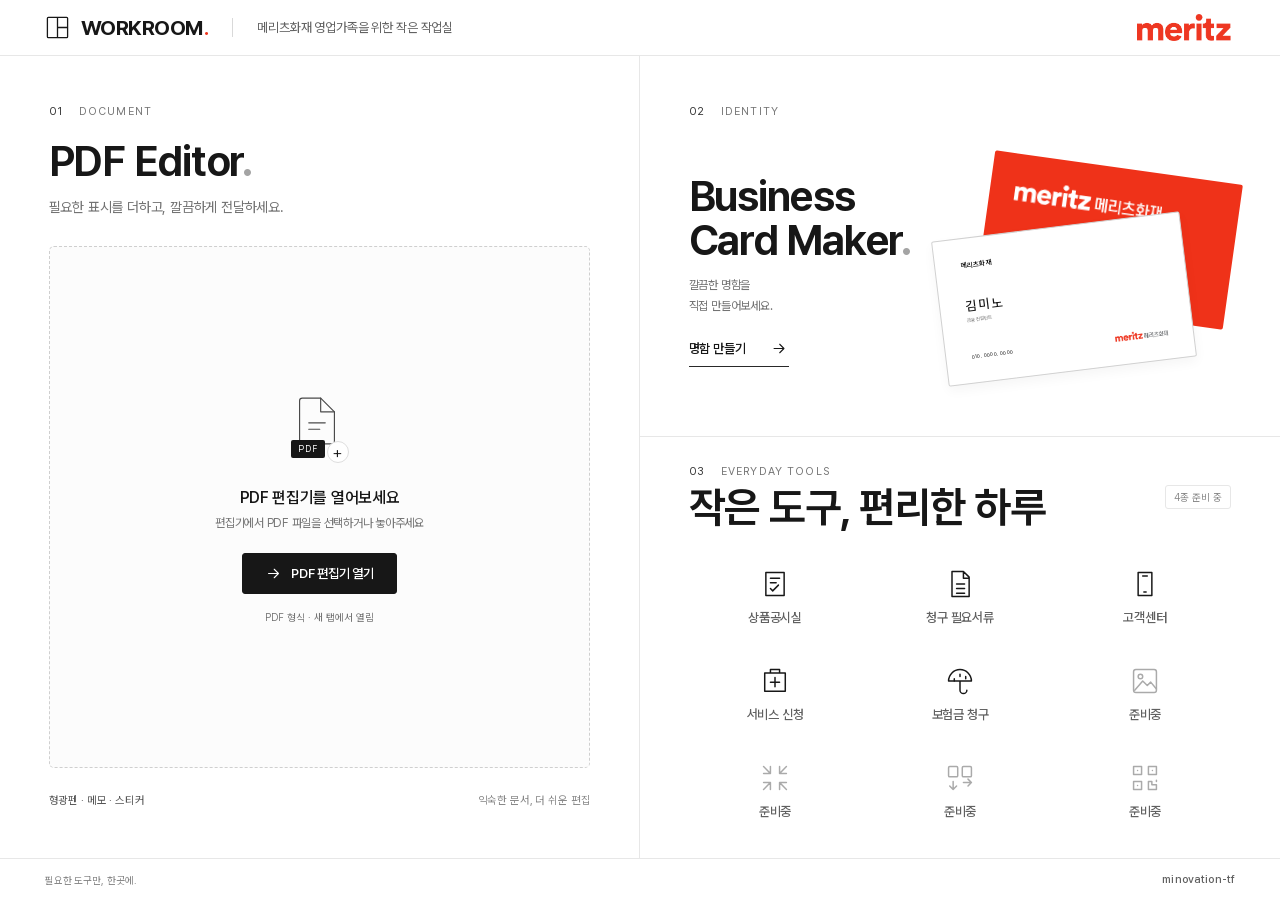
==== index.html @ ae7e68a1 "Move visit counting from the PDF editor to the Workroom homepage" ====
<!doctype html>
<html lang="ko">
<head>
  <meta charset="utf-8">
  <meta name="viewport" content="width=device-width, initial-scale=1">
  <meta name="theme-color" content="#ffffff">
  <meta name="description" content="메리츠화재 영업가족을 위한 작은 작업실. PDF 편집과 명함 제작, 필요한 업무 도구를 한곳에서.">
  <title>WORKROOM — PDF & 명함</title>
  <link rel="icon" href="data:image/svg+xml,%3Csvg xmlns='http://www.w3.org/2000/svg' viewBox='0 0 32 32'%3E%3Crect width='32' height='32' rx='6' fill='%23171717'/%3E%3Cpath d='M8 9v14h16V9H8Zm8 0v14m0-7h8' stroke='white' fill='none' stroke-width='1.5'/%3E%3C/svg%3E">
  <link rel="preload" href="assets/fonts/WorkroomSans.woff2" as="font" type="font/woff2" crossorigin>
  <link rel="stylesheet" href="assets/home.css">
  <script src="assets/home-config.js" defer></script>
  <script src="assets/home.js" defer></script>
</head>
<body>
  <svg class="icon-library" xmlns="http://www.w3.org/2000/svg" aria-hidden="true">
    <symbol id="icon-arrow" viewBox="0 0 24 24"><path d="M5 12h14m-6-6 6 6-6 6"/></symbol>
    <symbol id="icon-file" viewBox="0 0 48 56"><path d="M28 3H8a3 3 0 0 0-3 3v44a3 3 0 0 0 3 3h32a3 3 0 0 0 3-3V18L28 3Z"/><path d="M28 3v15h15M15 30h18M15 37h12"/></symbol>
    <symbol id="icon-upload" viewBox="0 0 24 24"><path d="M12 16V4m-4 4 4-4 4 4M5 16v4h14v-4"/></symbol>
    <symbol id="icon-image" viewBox="0 0 28 28"><rect x="4" y="4" width="20" height="20" rx="2"/><circle cx="10" cy="10" r="2"/><path d="m5 22 7-8 4 4 3-3 5 6"/></symbol>
    <symbol id="icon-compress" viewBox="0 0 28 28"><path d="M10 4v6H4m14-6v6h6M10 24v-6H4m14 6v-6h6M4 4l6 6M24 4l-6 6M4 24l6-6m14 6-6-6"/></symbol>
    <symbol id="icon-qr" viewBox="0 0 28 28"><path d="M4 4h7v7H4zm13 0h7v7h-7zM4 17h7v7H4zm13 0h3v3h4v4h-7v-7Zm7-1v1M7.5 7.5h0m13 0h0m-13 13h0"/></symbol>
    <symbol id="icon-pages" viewBox="0 0 28 28"><rect x="4" y="4" width="8" height="9" rx="1"/><rect x="16" y="4" width="8" height="9" rx="1"/><path d="M8 17v7m-3-3 3 3 3-3m6-3h7m-3-3 3 3-3 3"/></symbol>
    <symbol id="icon-disclosure" viewBox="0 0 28 28"><path d="M6 4h16v20H6zM10 9h8m-8 4h5m-5 5 2 2 5-5"/></symbol>
    <symbol id="icon-claim-docs" viewBox="0 0 28 28"><path d="M7 3h10l5 5v17H7zM17 3v6h5M11 14h7m-7 4h7m-7 4h7"/></symbol>
    <symbol id="icon-phone" viewBox="0 0 28 28"><path d="M8 4h12v20H8zM12 7h4m-3 14h2"/></symbol>
    <symbol id="icon-service" viewBox="0 0 28 28"><path d="M5 7h18v16H5zM10 7V4h8v3m-4 4v8m-4-4h8"/></symbol>
    <symbol id="icon-insurance" viewBox="0 0 28 28"><path d="M4 14a10 10 0 0 1 20 0H4Zm10 0v8a3 3 0 0 0 6 0"/><path d="M14 8v2m-5 2v2m10-4v2"/></symbol>
    <symbol id="icon-copy" viewBox="0 0 24 24"><rect x="8" y="8" width="12" height="12" rx="2"/><path d="M16 8V5a1 1 0 0 0-1-1H5a1 1 0 0 0-1 1v10a1 1 0 0 0 1 1h3"/></symbol>
    <symbol id="icon-close" viewBox="0 0 24 24"><path d="m6 6 12 12M18 6 6 18"/></symbol>
    <symbol id="icon-download" viewBox="0 0 24 24"><path d="M12 3v12m-5-5 5 5 5-5M4 18v3h16v-3"/></symbol>
    <symbol id="icon-care" viewBox="0 0 28 28"><path d="M5 15a9 9 0 1 1 18 0v6H5zM5 16H3v5h4m16-5h2v5h-4m-10-1a3 3 0 0 0 6 0v-2h-6z"/></symbol>
    <symbol id="icon-health" viewBox="0 0 28 28"><path d="M4 5h20v18H4zM14 9v10m-5-5h10"/></symbol>
  </svg>

  <header class="site-header">
    <div class="brand" aria-label="워크룸">
      <svg class="brand-mark" viewBox="0 0 26 26" fill="none" aria-hidden="true"><rect x="2.5" y="2.5" width="21" height="21" rx="1"/><path d="M13 3v20m0-10h10"/></svg>
      <span>WORKROOM<span class="brand-period">.</span></span>
    </div>
    <p class="header-description">메리츠화재 영업가족을 위한 작은 작업실</p>
    <span class="meritz-ci"><img src="assets/meritz-ci.png" alt="메리츠화재" width="1190" height="178"></span>
  </header>

  <main class="workspace" id="main">
    <section class="pdf-panel" aria-labelledby="pdf-title">
      <p class="section-index"><span>01</span> DOCUMENT</p>
      <div class="pdf-intro">
        <h1 id="pdf-title">PDF Editor<span class="title-period">.</span></h1>
        <p class="section-description">필요한 표시를 더하고, 깔끔하게 전달하세요.</p>
      </div>

      <div class="dropzone" role="group" aria-label="PDF 편집기 열기" aria-describedby="pdf-description">
        <div class="document-illustration" aria-hidden="true">
          <svg class="file-icon"><use href="#icon-file"/></svg>
          <span class="file-format">PDF</span>
          <span class="document-plus">+</span>
        </div>
        <p class="dropzone-title">PDF 편집기를 열어보세요</p>
        <p class="dropzone-description" id="pdf-description">편집기에서 PDF 파일을 선택하거나 놓아주세요</p>
        <a class="button button-dark" id="open-pdf" href="https://minovation-tf.github.io/pdf-editor/" target="_blank" rel="noopener noreferrer" aria-label="PDF 편집기 열기 (새 탭)">
          <svg class="icon" aria-hidden="true"><use href="#icon-arrow"/></svg>
          PDF 편집기 열기
        </a>
        <p class="file-status">PDF 형식 · 새 탭에서 열림</p>
      </div>

      <div class="panel-footnote">
        <span>형광펜 · 메모 · 스티커</span>
        <span class="muted">익숙한 문서, 더 쉬운 편집</span>
      </div>
    </section>

    <div class="right-panel">
      <section class="business-panel" aria-labelledby="business-title">
        <p class="section-index"><span>02</span> IDENTITY</p>
        <div class="business-content">
          <div class="business-copy">
            <h2 id="business-title">Business<br>Card Maker<span class="title-period">.</span></h2>
            <p class="section-description">깔끔한 명함을<br class="desktop-break"> 직접 만들어보세요.</p>
            <a class="button button-link" id="open-namecard" href="https://minovation-tf.github.io/namecard-maker/" target="_blank" rel="noopener noreferrer" aria-label="명함 만들기 (새 탭)">
              명함 만들기 <svg class="icon" aria-hidden="true"><use href="#icon-arrow"/></svg>
            </a>
          </div>
          <div class="card-preview" aria-label="김미노의 메리츠 명함 앞면과 뒷면 예시" role="img">
            <div class="business-card card-back"><img src="assets/meritz-ci.png" alt=""></div>
            <div class="business-card card-front">
              <span class="card-brand">메리츠화재</span>
              <div class="card-person"><strong>김미노</strong><span>금융 컨설턴트</span></div>
              <div class="card-bottom"><span>010. 0000. 0000</span><img class="card-ci" src="assets/meritz-ci.png" alt=""></div>
            </div>
          </div>
        </div>
      </section>

      <section class="tools-panel" aria-labelledby="tools-title">
        <div class="tools-heading">
          <div><p class="section-index"><span>03</span> EVERYDAY TOOLS</p><h2 id="tools-title">작은 도구, 편리한 하루</h2></div>
          <span class="coming-soon">4종 준비 중</span>
        </div>
        <div class="tool-grid" aria-label="업무 도구">
          <a class="tool" href="https://www.meritzfire.com/disclosure/product-announcement/product-list.do#!/" target="_blank" rel="noopener noreferrer"><svg aria-hidden="true"><use href="#icon-disclosure"/></svg><span>상품공시실</span></a>
          <a class="tool" href="https://www.meritzfire.com/compensation/longterm-insurance/request-document.do#!/" target="_blank" rel="noopener noreferrer"><svg aria-hidden="true"><use href="#icon-claim-docs"/></svg><span>청구 필요서류</span></a>
          <button class="tool" type="button" data-modal-open="customer-modal"><svg aria-hidden="true"><use href="#icon-phone"/></svg><span>고객센터</span></button>
          <button class="tool" type="button" data-modal-open="service-modal"><svg aria-hidden="true"><use href="#icon-service"/></svg><span>서비스 신청</span></button>
          <button class="tool" type="button" data-modal-open="claim-modal"><svg aria-hidden="true"><use href="#icon-insurance"/></svg><span>보험금 청구</span></button>
          <button class="tool tool-pending" type="button" disabled><svg aria-hidden="true"><use href="#icon-image"/></svg><span>준비중</span></button>
          <button class="tool tool-pending" type="button" disabled><svg aria-hidden="true"><use href="#icon-compress"/></svg><span>준비중</span></button>
          <button class="tool tool-pending" type="button" disabled><svg aria-hidden="true"><use href="#icon-pages"/></svg><span>준비중</span></button>
          <button class="tool tool-pending" type="button" disabled><svg aria-hidden="true"><use href="#icon-qr"/></svg><span>준비중</span></button>
        </div>
      </section>
    </div>
  </main>

  <dialog class="modal" id="customer-modal" aria-labelledby="customer-title">
    <div class="modal-header"><div><p class="modal-eyebrow">MERITZ FIRE</p><h2 id="customer-title">고객센터</h2></div><button class="modal-close" type="button" data-modal-close aria-label="팝업 닫기"><svg class="icon" aria-hidden="true"><use href="#icon-close"/></svg></button></div>
    <div class="modal-feedback" role="status" aria-live="polite" hidden></div>
    <div class="modal-body">
      <div class="customer-primary"><div><span class="modal-label">고객센터 단축번호</span><a class="primary-phone" href="tel:15667711">1566-7711</a></div><div class="inline-actions"><a class="text-action" href="https://www.meritzfire.com/footer/ARS.do#!/" target="_blank" rel="noopener noreferrer">공식 안내 <span aria-hidden="true">↗</span></a></div></div>
      <div class="ars-options" aria-label="ARS 안내">
        <button class="ars-option" type="button" data-modal-open="voice-ars-modal" aria-haspopup="dialog"><span class="modal-eyebrow">VOICE ARS</span><strong>음성 ARS</strong><span class="ars-option-description">번호별 메뉴와 상담사 연결 안내</span><svg class="icon" aria-hidden="true"><use href="#icon-arrow"/></svg></button>
        <button class="ars-option" type="button" data-modal-open="digital-ars-modal" aria-haspopup="dialog"><span class="modal-eyebrow">DIGITAL ARS</span><strong>디지털 ARS</strong><span class="ars-option-description">화면 메뉴와 서비스 안내</span><svg class="icon" aria-hidden="true"><use href="#icon-arrow"/></svg></button>
      </div>
      <p class="modal-section-title">자주 찾는 연락처</p>
      <div class="contact-list">
        <div class="contact-row"><span>해외 거주자</span><a href="tel:+82261120300">82-2-6112-0300</a><button class="icon-copy" type="button" data-copy="82-2-6112-0300" aria-label="해외 거주자 번호 복사"><svg class="icon"><use href="#icon-copy"/></svg></button></div>
        <div class="contact-row"><span>간병인 지원</span><a href="tel:16880090">1688-0090</a><button class="icon-copy" type="button" data-copy="1688-0090" aria-label="간병인 지원 번호 복사"><svg class="icon"><use href="#icon-copy"/></svg></button></div>
        <div class="contact-row"><span>전산 헬프데스크</span><a href="tel:0237862777">02-3786-2777</a><button class="icon-copy" type="button" data-copy="02-3786-2777" aria-label="전산 헬프데스크 번호 복사"><svg class="icon"><use href="#icon-copy"/></svg></button></div>
        <div class="contact-row"><span>자동차 사고 접수</span><a href="tel:15664982">1566-4982</a><button class="icon-copy" type="button" data-copy="1566-4982" aria-label="자동차 사고 접수 번호 복사"><svg class="icon"><use href="#icon-copy"/></svg></button></div>
        <div class="contact-row"><span>상조 서비스</span><a href="tel:16880090">1688-0090</a><button class="icon-copy" type="button" data-copy="1688-0090" aria-label="상조 서비스 번호 복사"><svg class="icon"><use href="#icon-copy"/></svg></button></div>
        <div class="contact-row"><span>인콜 모니터링</span><a href="tel:15777711">1577-7711</a><a class="row-link" href="https://www.meritzfire.com/customer-center/complete-sales-monitoring.do" target="_blank" rel="noopener noreferrer">안내 <span aria-hidden="true">↗</span></a><button class="icon-copy" type="button" data-copy="https://www.meritzfire.com/customer-center/complete-sales-monitoring.do" aria-label="인콜 모니터링 안내 주소 복사"><svg class="icon"><use href="#icon-copy"/></svg></button></div>
      </div>
    </div>
  </dialog>

  <dialog class="modal ars-modal voice-ars" id="voice-ars-modal" aria-labelledby="voice-ars-title">
    <div class="modal-header"><div><p class="modal-eyebrow">MERITZ FIRE · ARS GUIDE</p><h2 id="voice-ars-title" tabindex="-1" autofocus>음성 ARS</h2></div><button class="modal-close" type="button" data-modal-close aria-label="고객센터로 돌아가기"><svg class="icon" aria-hidden="true"><use href="#icon-close"/></svg></button></div>
    <div class="modal-body">
      <div class="ars-context"><a href="tel:15667711">1566-7711</a><span>메리츠화재 고객센터</span></div>
      <p class="modal-intro">번호별 메뉴를 눌러 하위 안내를 확인하세요.</p>
      <div class="ars-menu" aria-label="음성 ARS 번호별 메뉴">
        <div class="ars-menu-item ars-menu-row" data-ars-key="1"><span class="ars-key">1</span><span class="ars-menu-title">자동차 사고접수</span></div>
        <div class="ars-menu-item ars-menu-row" data-ars-key="2"><span class="ars-key">2</span><span class="ars-menu-title">자동차고장 긴급출동</span></div>
        <details class="ars-menu-item" data-ars-key="3"><summary><span class="ars-key">3</span><span class="ars-menu-title">보험료 납입 및 납입 방법 변경</span></summary><ul class="ars-submenu"><li><span class="ars-subkey">1</span><div>모바일을 통한 보험료납입, 계좌/카드 변경</div></li><li><span class="ars-subkey">2</span><div>보험료납입</div></li><li><span class="ars-subkey">3</span><div>보험료 납입 방법 변경</div></li></ul></details>
        <details class="ars-menu-item" data-ars-key="4"><summary><span class="ars-key">4</span><span class="ars-menu-title">계약조회, 변경, 해지</span></summary><ul class="ars-submenu"><li><span class="ars-subkey">1</span><div>자동차보험 계약조회, 변경, 해지</div></li><li><span class="ars-subkey">2</span><div>질병,상해,운전자보험 해지 및 환급금 문의</div></li><li><span class="ars-subkey">3</span><div>질병,상해,운전자보험 계약조회, 변경 문의</div></li></ul></details>
        <details class="ars-menu-item" data-ars-key="5"><summary><span class="ars-key">5</span><span class="ars-menu-title">보험금 신청방법 및 서류안내</span></summary><ul class="ars-submenu"><li><span class="ars-subkey">1</span><div>모바일을 통한 보험금 청구, 진행결과조회, 보상담당자 확인</div></li><li><span class="ars-subkey">2</span><div>보험금 청구방법 및 제출서류 문의</div></li><li><span class="ars-subkey">3</span><div>보험금신청서 양식 팩스 발송</div></li><li><span class="ars-subkey">4</span><div>팩스 발송 후 서류 도착여부 확인</div></li><li><span class="ars-subkey">5</span><div>백내장 수술 보험금 청구 문의</div></li><li><span class="ars-subkey">6</span><div>연말정산용 실손의료비 지급내역서 팩스 발송</div></li><li><span class="ars-subkey">0</span><div>기타 보험금청구 관련 문의 상담사 연결</div></li></ul></details>
        <details class="ars-menu-item" data-ars-key="6"><summary><span class="ars-key">6</span><span class="ars-menu-title">보험계약대출</span></summary><ul class="ars-submenu"><li><span class="ars-subkey">1</span><div>모바일을 통한 보험계약대출 신청 및 상환</div></li><li><span class="ars-subkey">2</span><div>보험계약대출 가능액 조회</div></li><li><span class="ars-subkey">3</span><div>보험계약대출 신청</div></li><li><span class="ars-subkey">4</span><div>보험계약대출 상환</div></li><li><span class="ars-subkey">0</span><div>기타 대출관련 문의</div></li></ul></details>
        <details class="ars-menu-item" data-ars-key="7"><summary><span class="ars-key">7</span><span class="ars-menu-title">보험증권 및 증명서 발급</span></summary><ul class="ars-submenu"><li><span class="ars-subkey">1</span><div>모바일을 통한 보험증권 및 증명서 발급</div></li><li><span class="ars-subkey">2</span><div>질병/상해 보험증권</div></li><li><span class="ars-subkey">3</span><div>해지 영수증</div></li><li><span class="ars-subkey">4</span><div>보험료 납입내역서</div></li><li><span class="ars-subkey">5</span><div>보험료 지급내역서</div></li><li><span class="ars-subkey">6</span><div>자동차보험 증권 및 가입증명서</div></li><li><span class="ars-subkey">7</span><div>소득공제용 납입증명서 팩스 발송</div></li><li><span class="ars-subkey">8</span><div>연말정산용 실손의료비 지급내역서 팩스 발송</div></li><li><span class="ars-subkey">0</span><div>기타증명서 발급</div></li></ul></details>
        <details class="ars-menu-item" data-ars-key="8"><summary><span class="ars-key">8</span><span class="ars-menu-title">새로운 보험가입 문의 및 ARS 이용요금</span></summary><ul class="ars-submenu"><li><span class="ars-subkey">1</span><div>건강, 암, 운전자, 어린이, 의료실비 보험, 신규가입 상담</div></li><li><span class="ars-subkey">2</span><div>자동차보험 가입 문의</div></li><li><span class="ars-subkey">3</span><div>ARS 이용요금 안내</div></li><li><span class="ars-subkey">0</span><div>상담사 연결</div></li></ul></details>
        <details class="ars-menu-item" data-ars-key="0"><summary><span class="ars-key">0</span><span class="ars-menu-title">상담사 연결</span></summary><ul class="ars-submenu"><li><span class="ars-subkey">1</span><div>자동차 사고접수</div></li><li><span class="ars-subkey">2</span><div>질병 및 상해보험 사고접수<ul class="ars-submenu"><li><span class="ars-subkey">1</span><div>보험금 청구방법 및 제출서류 문의</div></li><li><span class="ars-subkey">2</span><div>보험금 신청을 위한 구비서류 문자안내</div></li><li><span class="ars-subkey">3</span><div>팩스 발송 후 서류 도착여부 확인</div></li></ul></div></li><li><span class="ars-subkey">3</span><div>보험료 납입, 계약조회, 변경 및 해지<ul class="ars-submenu"><li><span class="ars-subkey">1</span><div>자동차보험 계약조회, 변경, 해지</div></li><li><span class="ars-subkey">2</span><div>보험료 납입</div></li><li><span class="ars-subkey">3</span><div>보험료 납입방법 변경</div></li><li><span class="ars-subkey">4</span><div>보험 해지 및 환급금 문의</div></li><li><span class="ars-subkey">5</span><div>계약조회, 변경 문의</div></li></ul></div></li></ul></details>
      </div>
      <button class="ars-back" type="button" data-modal-close>← 고객센터로 돌아가기</button>
    </div>
  </dialog>

  <dialog class="modal ars-modal digital-ars" id="digital-ars-modal" aria-labelledby="digital-ars-title">
    <div class="modal-header"><div><p class="modal-eyebrow">MERITZ FIRE · ARS GUIDE</p><h2 id="digital-ars-title" tabindex="-1" autofocus>디지털 ARS</h2></div><button class="modal-close" type="button" data-modal-close aria-label="고객센터로 돌아가기"><svg class="icon" aria-hidden="true"><use href="#icon-close"/></svg></button></div>
    <div class="modal-body">
      <div class="ars-context"><a href="tel:15667711">1566-7711</a><span>메리츠화재 고객센터</span></div>
      <p class="modal-intro">화면 메뉴를 눌러 이용할 수 있는 서비스를 확인하세요.</p>
      <details class="ars-screen"><summary>디지털 ARS 화면 보기</summary><img src="assets/ars/digital-ars.png" width="762" height="1536" loading="lazy" alt="메리츠화재 디지털 ARS 화면 예시. 사고접수, 고장출동과 계약조회 등 서비스 메뉴가 표시되어 있습니다."></details>
      <div class="ars-menu" aria-label="디지털 ARS 화면 메뉴">
        <div class="ars-menu-item ars-menu-row" data-ars-key="1"><span class="ars-key">1</span><span class="ars-menu-title">자동차 사고접수</span></div>
        <div class="ars-menu-item ars-menu-row" data-ars-key="2"><span class="ars-key">2</span><span class="ars-menu-title">자동차 고장출동</span></div>
        <div class="ars-menu-item ars-menu-row" data-ars-key="3"><span class="ars-key">3</span><span class="ars-menu-title">계약조회</span></div>
        <details class="ars-menu-item" data-ars-key="4"><summary><span class="ars-key">4</span><span class="ars-menu-title">보험금 청구</span></summary><ul class="ars-submenu"><li><div>보험금 청구</div></li><li><div>보험금 청구 현황</div></li><li><div>필요서류 안내</div></li><li><div>간병인 지원 서비스 신청</div></li><li><div>단체보험 보험금 청구</div></li></ul></details>
        <details class="ars-menu-item" data-ars-key="5"><summary><span class="ars-key">5</span><span class="ars-menu-title">보험료 납입</span></summary><ul class="ars-submenu"><li><div>보험료 납입/가상계좌 발급</div></li><li><div>실효계약 부활 신청</div></li></ul></details>
        <details class="ars-menu-item" data-ars-key="6"><summary><span class="ars-key">6</span><span class="ars-menu-title">담당자 찾기/정보 변경</span></summary><ul class="ars-submenu"><li><div>마이페이지</div></li><li><div>내정보변경(주소/연락처)</div></li><li><div>내보험 담당자</div></li><li><div>질병/상해 보상담당자</div></li><li><div>자동차보험 보상담당자</div></li><li><div>알림현황(카카오톡/문자/우편/이메일)</div></li><li><div>고객명 변경</div></li></ul></details>
        <details class="ars-menu-item" data-ars-key="7"><summary><span class="ars-key">7</span><span class="ars-menu-title">환급금 신청</span></summary><ul class="ars-submenu"><li><div>계약해지 신청</div></li><li><div>만기환급금 신청</div></li><li><div>휴면보험금 신청</div></li><li><div>중도인출</div></li><li><div>만기환급금/연금수령 계좌 등록</div></li></ul></details>
        <details class="ars-menu-item" data-ars-key="8"><summary><span class="ars-key">8</span><span class="ars-menu-title">자동이체/카드변경</span></summary><ul class="ars-submenu"><li><div>자동이체 등록/변경/해지</div></li><li><div>카드 변경/해지</div></li></ul></details>
        <details class="ars-menu-item" data-ars-key="9"><summary><span class="ars-key">9</span><span class="ars-menu-title">보험계약대출</span></summary><ul class="ars-submenu"><li><div>보험계약대출 신청</div></li><li><div>대출 이자납입/상환/변경</div></li></ul></details>
        <details class="ars-menu-item" data-ars-key="10"><summary><span class="ars-key">10</span><span class="ars-menu-title">증명서발급</span></summary><ul class="ars-submenu"><li><div>보험증권, 납입내역서 등 발급</div></li></ul></details>
        <details class="ars-menu-item" data-ars-key="11"><summary><span class="ars-key">11</span><span class="ars-menu-title">임시운전특약</span></summary><ul class="ars-submenu"><li><div>임시운전자 특약 가입/조회/취소(미리가입/실시간)</div></li></ul></details>
      </div>
      <h3 class="ars-section-label">로그인하지 않아도 이용할 수 있어요</h3>
      <div class="ars-menu" aria-label="로그인 없이 이용 가능한 메뉴">
        <div class="ars-menu-item ars-menu-row" data-ars-key="12"><span class="ars-key">12</span><span class="ars-menu-title">보상 필요서류 안내</span></div>
        <div class="ars-menu-item ars-menu-row" data-ars-key="13"><span class="ars-key">13</span><span class="ars-menu-title">계약 해지/변경 서류 안내</span></div>
        <div class="ars-menu-item ars-menu-row" data-ars-key="14"><span class="ars-key">14</span><span class="ars-menu-title">신규 보험 가입 문의</span></div>
      </div>
      <button class="ars-back" type="button" data-modal-close>← 고객센터로 돌아가기</button>
    </div>
  </dialog>

  <dialog class="modal service-modal" id="service-modal" aria-labelledby="service-title">
    <div class="modal-header"><div><p class="modal-eyebrow">MERITZ FIRE</p><h2 id="service-title">서비스 신청</h2></div><button class="modal-close" type="button" data-modal-close aria-label="팝업 닫기"><svg class="icon" aria-hidden="true"><use href="#icon-close"/></svg></button></div>
    <div class="modal-feedback" role="status" aria-live="polite" hidden></div>
    <div class="modal-body"><p class="modal-intro">필요한 서비스를 선택해 신청 페이지로 이동하세요.</p><div class="service-grid">
      <a class="service-tile" href="https://www.meritzfire.com/compensation/caregiver-service/request.do#!/" target="_blank" rel="noopener noreferrer"><svg><use href="#icon-care"/></svg><span>간병인 지원 서비스</span><span class="service-arrow" aria-hidden="true">↗</span></a>
      <a class="service-tile" href="https://www.meritzfire.com/health-and-kids/health-support.do#!/" target="_blank" rel="noopener noreferrer"><svg><use href="#icon-health"/></svg><span>건강·어린이 지원 서비스</span><span class="service-arrow" aria-hidden="true">↗</span></a>
    </div></div>
  </dialog>

  <dialog class="modal claim-modal" id="claim-modal" aria-labelledby="claim-title">
    <div class="modal-header"><div><p class="modal-eyebrow">MERITZ FIRE</p><h2 id="claim-title">보험금 청구</h2></div><button class="modal-close" type="button" data-modal-close aria-label="팝업 닫기"><svg class="icon" aria-hidden="true"><use href="#icon-close"/></svg></button></div>
    <div class="modal-feedback" role="status" aria-live="polite" hidden></div>
    <div class="modal-body">
      <p class="modal-intro">접수 방법을 확인하고 청구 서류를 내려받을 수 있습니다.</p>
      <section class="claim-block"><h3 class="modal-section-title">팩스 청구</h3><div class="copy-grid">
        <div class="copy-card"><span class="modal-label">청구 팩스</span><strong>0504-021-3400</strong><button class="icon-copy" type="button" data-copy="0504-021-3400" aria-label="청구 팩스 번호 복사"><svg class="icon"><use href="#icon-copy"/></svg></button></div>
        <div class="copy-card"><span class="modal-label">해외 청구 팩스</span><strong>+82-505-021-3200</strong><button class="icon-copy" type="button" data-copy="+82-505-021-3200" aria-label="해외 청구 팩스 번호 복사"><svg class="icon"><use href="#icon-copy"/></svg></button></div>
      </div></section>
      <section class="claim-block"><h3 class="modal-section-title">우편 청구 주소</h3><div class="copy-grid address-grid">
        <div class="copy-card"><span class="modal-label">공통</span><strong>(14623) 경기도 부천시 원미구 송내대로 80 메리츠화재빌딩 6층 사고접수파트</strong><button class="icon-copy" type="button" data-copy="공통 : (14623) 경기도 부천시 원미구 송내대로 80 메리츠화재빌딩 6층 사고접수파트" aria-label="공통 우편 주소 복사"><svg class="icon"><use href="#icon-copy"/></svg></button></div>
        <div class="copy-card"><span class="modal-label">단체보험</span><strong>(14623) 경기도 부천시 원미구 송내대로 80 메리츠화재빌딩 8층 단체사고접수파트</strong><button class="icon-copy" type="button" data-copy="단체보험 : (14623) 경기도 부천시 원미구 송내대로 80 메리츠화재빌딩 8층 단체사고접수파트" aria-label="단체보험 우편 주소 복사"><svg class="icon"><use href="#icon-copy"/></svg></button></div>
      </div></section>
      <a class="visit-link" href="https://www.meritzfire.com/footer/service-network.do#!/" target="_blank" rel="noopener noreferrer"><span><strong>방문 접수</strong><small>가까운 서비스망 찾기</small></span><span aria-hidden="true">↗</span></a>
      <section class="claim-block downloads-block"><h3 class="modal-section-title">청구 서류 다운로드 <span>PDF 18종</span></h3><div class="download-list">
        <a href="assets/claim-documents/보험금 청구서류 안내장.pdf" download><svg><use href="#icon-download"/></svg><span>보험금 청구서류 안내장</span></a>
        <a href="assets/claim-documents/보험금 청구서(공통).pdf" download><svg><use href="#icon-download"/></svg><span>보험금 청구서(공통)</span></a>
        <a href="assets/claim-documents/보험금 청구서(작성예시).pdf" download><svg><use href="#icon-download"/></svg><span>보험금 청구서(작성예시)</span></a>
        <a href="assets/claim-documents/위임장.pdf" download><svg><use href="#icon-download"/></svg><span>위임장</span></a>
        <a href="assets/claim-documents/실손 접수대행.pdf" download><svg><use href="#icon-download"/></svg><span>실손 접수대행</span></a>
        <a href="assets/claim-documents/실손 연대책임.pdf" download><svg><use href="#icon-download"/></svg><span>실손 연대책임</span></a>
        <a href="assets/claim-documents/치료확인서(치과).pdf" download><svg><use href="#icon-download"/></svg><span>치료확인서(치과)</span></a>
        <a href="assets/claim-documents/재물,배상책임 청구서.pdf" download><svg><use href="#icon-download"/></svg><span>재물,배상책임 청구서</span></a>
        <a href="assets/claim-documents/펫보험 청구서(의료용).pdf" download><svg><use href="#icon-download"/></svg><span>펫보험 청구서(의료용)</span></a>
        <a href="assets/claim-documents/펫보험 청구서(배상책임).pdf" download><svg><use href="#icon-download"/></svg><span>펫보험 청구서(배상책임)</span></a>
        <a href="assets/claim-documents/중증아토피 사고증명서.pdf" download><svg><use href="#icon-download"/></svg><span>중증아토피 사고증명서</span></a>
        <a href="assets/claim-documents/표적항암치료 확인서.pdf" download><svg><use href="#icon-download"/></svg><span>표적항암치료 확인서</span></a>
        <a href="assets/claim-documents/항암호르몬치료 확인서(일반).pdf" download><svg><use href="#icon-download"/></svg><span>항암호르몬치료 확인서(일반)</span></a>
        <a href="assets/claim-documents/항암호르몬치료 확인서(갑상선).pdf" download><svg><use href="#icon-download"/></svg><span>항암호르몬치료 확인서(갑상선)</span></a>
        <a href="assets/claim-documents/폐렴치료 확인서.pdf" download><svg><use href="#icon-download"/></svg><span>폐렴치료 확인서</span></a>
        <a href="assets/claim-documents/사고경위서(배상책임).pdf" download><svg><use href="#icon-download"/></svg><span>사고경위서(배상책임)</span></a>
        <a href="assets/claim-documents/기술소견서(가전수리).pdf" download><svg><use href="#icon-download"/></svg><span>기술소견서(가전수리)</span></a>
        <a href="assets/claim-documents/홀인원 확인서.pdf" download><svg><use href="#icon-download"/></svg><span>홀인원 확인서</span></a>
      </div></section>
    </div>
  </dialog>

  <footer class="site-footer"><span>필요한 도구만, 한곳에.</span><div class="home-visits" id="visitstat" aria-live="polite" title="같은 브라우저에서는 하루 한 번 집계됩니다" hidden></div><span>minovation-tf</span></footer>
  <div class="toast" id="preview-message" role="status" aria-live="polite" aria-atomic="true" hidden></div>
</body>
</html>
---- assets/home.css ----
/* Pretendard glyphs, locally subset and renamed under the SIL Open Font License. */
@font-face {
  font-family: "Workroom Sans";
  src: url("fonts/WorkroomSans.woff2") format("woff2");
  font-weight: 100 900;
  font-style: normal;
  font-display: swap;
}
:root {
  color-scheme: light;
  --ink: #171717;
  --muted: #767676;
  --line: #e7e7e7;
  --accent: #ef3219;
  --accent-strong: #cf2c18;
  --accent-wash: #fff7f5;
  --title-size: clamp(36px, 3.3vw, 44px);
  --font: "Workroom Sans", "Pretendard Variable", "Pretendard", -apple-system, BlinkMacSystemFont, "Segoe UI", "Apple SD Gothic Neo", "Malgun Gothic", "맑은 고딕", sans-serif;
}
* { box-sizing: border-box; }
html { background: #fff; }
body { margin: 0; min-height: 100vh; min-height: 100svh; display: flex; flex-direction: column; color: var(--ink); font-family: var(--font); -webkit-font-smoothing: antialiased; }
button, input { font: inherit; }
button { color: inherit; cursor: pointer; }
button:focus-visible { outline: 2px solid var(--accent-strong); outline-offset: 5px; }
button, p, h1, h2 { margin: 0; }
svg { fill: none; stroke: currentColor; stroke-width: 1.5; stroke-linecap: round; stroke-linejoin: round; }
.icon-library { position: absolute; width: 0; height: 0; overflow: hidden; }
.visually-hidden { position: absolute; width: 1px; height: 1px; padding: 0; overflow: hidden; clip: rect(0, 0, 0, 0); white-space: nowrap; border: 0; }
.site-header { min-height: 56px; padding: 0 3.5vw; border-bottom: 1px solid var(--line); display: flex; align-items: center; gap: 24px; }
.brand { display: flex; flex-shrink: 0; align-items: center; gap: 11px; font-size: 21px; font-weight: 700; letter-spacing: -.5px; }
.brand-mark { width: 25px; height: 25px; stroke-width: 1.35; }
.brand-period { margin-left: 1px; color: var(--accent); }
.header-description { padding-left: 24px; border-left: 1px solid #d9d9d9; font-size: 13px; color: #626262; letter-spacing: -.15px; line-height: 1.5; }
/* Reveal the English wordmark from the existing horizontal Meritz CI asset. */
.meritz-ci { margin-left: auto; display: block; flex-shrink: 0; width: 98px; height: 27px; overflow: hidden; }
.meritz-ci img { display: block; width: auto; max-width: none; height: 27px; }
.workspace { flex: 1; display: grid; grid-template-columns: minmax(0, 1fr) minmax(0, 1fr); min-height: 620px; }
.pdf-panel { display: flex; flex-direction: column; padding: clamp(36px, 3.8vw, 56px) clamp(32px, 3.8vw, 64px); border-right: 1px solid var(--line); }
.section-index { display: flex; align-items: center; gap: 16px; font-family: var(--font); font-size: 11px; letter-spacing: 1.15px; line-height: 14px; color: var(--muted); }
.section-index > span { color: #353535; letter-spacing: .6px; }
.pdf-intro { margin-top: 21px; }
h1, .business-copy h2, .tools-heading h2 { font-size: var(--title-size); line-height: 1.04; font-weight: 650; letter-spacing: -1.25px; }
.title-period { color: #a4a4a4; }
.section-description { color: #737373; font-size: 14px; line-height: 1.7; letter-spacing: -.2px; }
.pdf-intro .section-description { margin-top: 12px; }
.dropzone { flex: 1; min-height: 270px; margin-top: 27px; padding: 28px 20px 21px; border: 1px dashed #cfcfcf; border-radius: 5px; background: #fcfcfc; display: flex; flex-direction: column; align-items: center; justify-content: center; text-align: center; transition: border-color .15s, background-color .15s; }
.dropzone:hover, .dropzone:focus-within, .dropzone.is-dragging { border-color: #ef32197a; }
.dropzone.is-dragging { border-color: var(--accent); background: var(--accent-wash); }
.dropzone:is(:hover, :focus-within, .is-dragging) .file-icon { stroke: var(--accent); }
.dropzone:is(:hover, :focus-within, .is-dragging) .file-format { background: var(--accent-strong); }
.dropzone:is(:hover, :focus-within, .is-dragging) .document-plus { color: var(--accent); border-color: #ef32194d; }
.document-illustration { width: 58px; height: 72px; position: relative; margin-bottom: 21px; }
.file-icon { width: 44px; height: 52px; position: absolute; left: 4px; top: 0; stroke: #4a4a4a; stroke-width: 1.25; transition: stroke .16s; }
.file-format { position: absolute; top: 45px; left: 0; padding: 3px 7px; border-radius: 2px; background: var(--ink); color: #fff; font-family: var(--font); font-size: 9px; letter-spacing: 1px; line-height: 12px; transition: background-color .16s; }
.document-plus { position: absolute; right: 0; bottom: 4px; display: grid; place-items: center; width: 22px; height: 22px; border: 1px solid #dedede; border-radius: 50%; background: #fff; font-size: 17px; font-weight: 300; }
.dropzone-title { font-size: 16px; font-weight: 550; letter-spacing: -.3px; }
.dropzone-description { margin-top: 9px; color: var(--muted); font-size: 12px; letter-spacing: -.25px; }
.button { display: inline-flex; align-items: center; justify-content: center; gap: 9px; min-height: 41px; border-radius: 3px; font-size: 13px; font-weight: 550; letter-spacing: -.2px; text-decoration: none; }
.icon { width: 17px; height: 17px; }
.button-dark { padding: 0 22px; margin-top: 23px; border: 1px solid var(--ink); background: var(--ink); color: #fff; transition: background-color .16s, border-color .16s; }
.button-dark:hover, .button-dark:focus-visible { background: var(--accent-strong); border-color: var(--accent-strong); }
.file-status { max-width: 100%; margin-top: 15px; color: var(--muted); font-size: 10px; line-height: 1.7; overflow-wrap: anywhere; }
.panel-footnote { margin-top: 25px; display: flex; justify-content: space-between; gap: 16px; font-size: 11px; color: #555; letter-spacing: -.15px; line-height: 1.5; }
.muted { color: #888; }
.right-panel { display: grid; grid-template-rows: minmax(280px, .95fr) minmax(320px, 1.05fr); }
.business-panel { padding: clamp(36px, 3.8vw, 56px) clamp(32px, 3.8vw, 64px) 30px; display: flex; flex-direction: column; border-bottom: 1px solid var(--line); }
.business-content { flex: 1; display: grid; grid-template-columns: minmax(0, .94fr) minmax(0, 1.06fr); gap: 18px; align-items: center; margin-top: 18px; }
.business-copy h2 { white-space: nowrap; }
.business-copy .section-description { margin-top: 12px; font-size: 12px; }
.button-link { margin-top: 19px; min-height: 32px; padding: 0 0 5px; border: 0; border-bottom: 1px solid #292929; border-radius: 0; background: transparent; color: var(--ink); gap: 24px; transition: color .16s, border-color .16s; }
.button-link .icon { width: 20px; transition: transform .16s; }
.button-link:hover, .button-link:focus-visible { color: var(--accent-strong); border-color: var(--accent-strong); }
.button-link:is(:hover, :focus-visible) .icon { transform: translateX(3px); }
.card-preview { width: 100%; max-width: 330px; aspect-ratio: 1.25; position: relative; justify-self: center; }
.business-card { position: absolute; width: 90%; aspect-ratio: 1.72; border-radius: 2px; padding: 10%; font-family: var(--font); }
.card-back { top: 3%; right: -1%; transform: rotate(8deg); background: var(--accent); display: flex; align-items: flex-start; padding: 9%; }
.card-back > img { width: 74%; height: auto; filter: brightness(0) invert(1); }
.card-front { left: -5%; bottom: 5%; transform: rotate(-7deg); border: 1px solid #d1d1d1; background: #fff; display: flex; flex-direction: column; justify-content: space-between; box-shadow: 0 5px 12px #0000000a; padding: 8% 9%; }
.card-brand { display: flex; align-items: flex-start; gap: 4px; font-family: var(--font); font-size: 7px; font-weight: 600; letter-spacing: .35px; }
.card-person { display: flex; flex-direction: column; gap: 3px; }
.card-person strong { font-size: 13px; letter-spacing: 2px; font-weight: 500; }
.card-person > span { font-size: 5px; color: #777; }
.card-bottom { display: flex; align-items: end; justify-content: space-between; font-family: var(--font); font-size: 5px; letter-spacing: .4px; }
.card-ci { width: 27%; height: auto; }
.tools-panel { padding: 28px clamp(32px, 3.8vw, 64px) 25px; display: flex; flex-direction: column; }
.tools-heading { display: flex; align-items: center; justify-content: space-between; gap: 16px; }
.tools-heading h2 { margin-top: 7px; }
.coming-soon { flex-shrink: 0; font-size: 10px; color: #888; padding: 5px 8px; border: 1px solid var(--line); border-radius: 3px; }
.tool-grid { flex: 1; display: grid; grid-template-columns: repeat(3, minmax(0, 1fr)); grid-template-rows: repeat(3, minmax(56px, 1fr)); gap: 12px; margin-top: 24px; }
.tool { position: relative; min-width: 0; min-height: 56px; display: flex; flex-direction: column; align-items: center; justify-content: center; gap: 10px; border: 0; border-radius: 4px; background: transparent; padding: 6px 4px; color: inherit; text-decoration: none; transition: background-color .16s; }
.tool:focus-visible { outline: 2px solid var(--accent-strong); outline-offset: 2px; }
.tool::after { content: ""; position: absolute; left: 50%; bottom: 4px; width: 18px; height: 2px; border-radius: 1px; background: var(--accent); opacity: 0; transform: translateX(-50%) scaleX(.5); transition: opacity .16s, transform .16s; }
.tool:not(:disabled):hover, .tool:focus-visible { background: var(--accent-wash); }
.tool:not(:disabled):is(:hover, :focus-visible) svg { color: var(--accent); }
.tool:not(:disabled):is(:hover, :focus-visible) > span { color: var(--ink); }
.tool:not(:disabled):is(:hover, :focus-visible)::after { opacity: 1; transform: translateX(-50%) scaleX(1); }
.tool-pending { cursor: default; color: #aaa; }
.tool-pending > span { color: #888; }
.tool svg { width: 32px; height: 32px; stroke-width: 1.3; flex-shrink: 0; transition: color .16s; }
.tool > span { font-size: 13px; font-weight: 500; color: #606060; letter-spacing: -.2px; transition: color .16s; }
.site-footer { min-height: 42px; padding: 11px 3.5vw; border-top: 1px solid var(--line); display: flex; align-items: center; justify-content: space-between; gap: 20px; font-size: 10px; color: #888; letter-spacing: -.1px; }
.site-footer > span:last-child { font-family: var(--font); font-size: 11px; font-weight: 500; color: #606060; letter-spacing: .15px; }
.home-visits { display: flex; align-items: center; gap: 10px; color: #767676; font-size: 10px; font-variant-numeric: tabular-nums; }
.home-visits[hidden] { display: none; }
.home-visits strong { font-weight: 500; color: #555; }
.modal { width: min(720px, calc(100vw - 32px)); max-height: min(88svh, 820px); margin: auto; padding: 0; overflow: auto; border: 1px solid #dedede; border-radius: 5px; background: #fff; color: var(--ink); box-shadow: 0 22px 70px #00000026; }
.modal::backdrop { background: #17171780; }
.modal-header { position: sticky; top: 0; z-index: 1; min-height: 82px; padding: 17px 26px; display: flex; align-items: center; justify-content: space-between; gap: 18px; border-bottom: 1px solid var(--line); background: #fff; }
.modal-eyebrow { color: var(--muted); font-size: 9px; letter-spacing: 1.2px; }
.modal-header h2 { margin-top: 4px; font-size: 23px; line-height: 1.2; font-weight: 650; letter-spacing: -.7px; }
.modal-feedback { position: sticky; top: 82px; z-index: 2; margin: 0; padding: 9px 14px; background: var(--ink); color: #fff; font-size: 11px; line-height: 1.45; }
.modal-feedback[hidden] { display: none; }
.modal-close, .icon-copy { flex-shrink: 0; width: 36px; height: 36px; display: inline-grid; place-items: center; border: 1px solid var(--line); border-radius: 3px; background: #fff; color: #333; }
.modal-close:hover, .icon-copy:hover, .modal-close:focus-visible, .icon-copy:focus-visible { border-color: var(--accent); color: var(--accent-strong); background: var(--accent-wash); }
.modal-body { padding: 22px 26px 28px; }
.modal-intro { margin: 0 0 20px; color: var(--muted); font-size: 13px; line-height: 1.65; }
.modal-label { display: block; color: var(--muted); font-size: 10px; letter-spacing: -.1px; }
.customer-primary { padding: 19px 20px; display: flex; align-items: center; justify-content: space-between; gap: 20px; border: 1px solid var(--line); background: #fcfcfc; }
.primary-phone { display: inline-block; margin-top: 5px; color: var(--ink); font-size: 26px; font-weight: 650; letter-spacing: -.7px; text-decoration: none; }
.primary-phone:hover { color: var(--accent-strong); }
.inline-actions { display: flex; align-items: center; gap: 16px; }
.text-action, .row-link { color: var(--ink); font-size: 12px; text-decoration: underline; text-decoration-color: #bbb; text-underline-offset: 4px; white-space: nowrap; }
.text-action:hover, .row-link:hover { color: var(--accent-strong); text-decoration-color: var(--accent); }
.ars-options { display: grid; grid-template-columns: repeat(2, minmax(0, 1fr)); gap: 12px; margin-top: 12px; }
.ars-option { position: relative; min-width: 0; padding: 19px; display: flex; flex-direction: column; align-items: flex-start; gap: 8px; border: 1px solid var(--line); border-radius: 3px; background: #fff; color: var(--ink); text-align: left; }
.ars-option strong { font-size: 19px; font-weight: 600; letter-spacing: -.5px; }
.ars-option-description { color: var(--muted); font-size: 11px; line-height: 1.6; padding-right: 20px; }
.ars-option > svg { position: absolute; right: 17px; top: 20px; }
.ars-option:hover, .ars-option:focus-visible { outline: 2px solid var(--accent); outline-offset: -1px; background: var(--accent-wash); }
.ars-modal { width: min(680px, calc(100vw - 32px)); }
.ars-modal .modal-header { z-index: 2; }
.ars-context { margin-bottom: 20px; display: flex; flex-wrap: wrap; align-items: center; gap: 5px 14px; }
.ars-context > a { color: var(--accent-strong); font-size: 19px; font-weight: 650; text-decoration: none; }
.ars-context > span { color: var(--muted); font-size: 11px; }
.ars-menu { border-top: 1px solid var(--line); }
.ars-menu-item { border-bottom: 1px solid var(--line); }
.ars-menu-item > summary, .ars-menu-row { min-height: 56px; padding: 12px 4px; display: flex; align-items: center; gap: 12px; list-style: none; }
.ars-menu-item > summary { cursor: pointer; }
.ars-menu-item > summary::-webkit-details-marker { display: none; }
.ars-menu-item > summary::after { content: "+"; margin-left: auto; padding: 0 7px; color: var(--muted); font-size: 20px; font-weight: 300; }
.ars-menu-item[open] > summary::after { content: "−"; }
.ars-menu-item > summary:hover, .ars-menu-item > summary:focus-visible { background: var(--accent-wash); outline: 2px solid var(--accent); outline-offset: -2px; }
.ars-menu-item[open] > summary { color: var(--accent-strong); }
.ars-key { width: 28px; height: 28px; flex-shrink: 0; display: inline-grid; place-items: center; border-radius: 4px; background: #f4f4f4; color: #555; font-size: 12px; font-weight: 600; }
.voice-ars .ars-key { background: var(--accent-wash); color: var(--accent-strong); }
.ars-menu-title { font-size: 13px; font-weight: 550; line-height: 1.6; overflow-wrap: anywhere; }
.ars-submenu { margin: 0 0 14px 44px; padding: 0 14px 0 0; list-style: none; }
.ars-submenu > li { padding: 7px 0; display: flex; align-items: baseline; gap: 10px; color: #555; font-size: 12px; line-height: 1.75; overflow-wrap: anywhere; }
.ars-subkey { flex-shrink: 0; min-width: 13px; color: var(--accent-strong); font-weight: 600; }
.ars-submenu .ars-submenu { margin: 6px 0 0; padding: 0 0 0 12px; border-left: 2px solid var(--line); }
.ars-submenu .ars-submenu > li { font-size: 11px; }
.ars-screen { margin: 0 0 20px; border: 1px solid var(--line); border-radius: 3px; }
.ars-screen > summary { padding: 13px 15px; cursor: pointer; color: #555; font-size: 12px; }
.ars-screen > summary:focus-visible { outline: 2px solid var(--accent); outline-offset: -2px; }
.ars-screen img { display: block; width: min(100%, 340px); height: auto; margin: 0 auto; padding: 12px; }
.ars-section-label { margin: 20px 0 10px; color: var(--muted); font-size: 11px; font-weight: 500; }
.ars-back { margin-top: 22px; padding: 10px 0; border: 0; border-bottom: 1px solid #bbb; background: transparent; color: var(--ink); font-size: 12px; }
.ars-back:hover, .ars-back:focus-visible { color: var(--accent-strong); border-color: var(--accent); }
.modal-section-title { margin: 22px 0 10px; display: flex; align-items: baseline; gap: 9px; color: #353535; font-size: 12px; font-weight: 600; }
.contact-list { border-top: 1px solid var(--line); }
.contact-row { min-height: 48px; padding: 8px 5px; display: grid; grid-template-columns: minmax(0, 1fr) auto 36px; align-items: center; gap: 12px; border-bottom: 1px solid var(--line); font-size: 12px; }
.contact-row:has(.row-link) { grid-template-columns: minmax(0, 1fr) auto auto 36px; }
.contact-row > span { color: #555; }
.contact-row > a:not(.row-link) { color: var(--ink); font-weight: 550; text-decoration: none; white-space: nowrap; }
.contact-row > a:not(.row-link):hover { color: var(--accent-strong); }
.contact-row .icon-copy { width: 32px; height: 32px; }
.service-grid { display: grid; grid-template-columns: repeat(2, minmax(0, 1fr)); gap: 12px; }
.service-tile { min-height: 150px; padding: 18px; display: grid; grid-template-columns: 1fr auto; grid-template-rows: 1fr auto; align-items: center; gap: 12px; border: 1px solid var(--line); color: var(--ink); text-decoration: none; }
.service-tile:hover, .service-tile:focus-visible { border-color: #ef321966; background: var(--accent-wash); outline: 0; }
.service-tile > svg { width: 32px; height: 32px; grid-column: 1 / -1; stroke: currentColor; fill: none; stroke-width: 1.4; stroke-linecap: round; stroke-linejoin: round; }
.service-tile > span:nth-of-type(1) { font-size: 13px; font-weight: 550; }
.service-arrow { color: var(--muted); }
.service-tile:hover .service-arrow { color: var(--accent-strong); }
.claim-block { margin-top: 4px; }
.claim-block .modal-section-title { margin-top: 20px; }
.copy-grid { display: grid; grid-template-columns: repeat(2, minmax(0, 1fr)); gap: 10px; }
.copy-card { min-width: 0; min-height: 76px; padding: 12px; display: grid; grid-template-columns: minmax(0, 1fr) 34px; grid-template-rows: auto 1fr; align-items: center; gap: 5px 10px; border: 1px solid var(--line); }
.copy-card .modal-label { grid-column: 1 / -1; }
.copy-card strong { font-size: 12px; line-height: 1.6; font-weight: 500; overflow-wrap: anywhere; }
.copy-card .icon-copy { width: 32px; height: 32px; grid-column: 2; grid-row: 2; }
.visit-link { min-height: 64px; margin-top: 18px; padding: 12px 15px; display: flex; align-items: center; justify-content: space-between; border: 1px solid var(--line); color: var(--ink); text-decoration: none; }
.visit-link > span:first-child { display: grid; gap: 3px; }
.visit-link strong { font-size: 13px; }
.visit-link small { color: var(--muted); font-size: 10px; }
.visit-link:hover { border-color: #ef321966; background: var(--accent-wash); color: var(--accent-strong); }
.downloads-block .modal-section-title { justify-content: space-between; }
.downloads-block .modal-section-title > span { color: var(--muted); font-size: 10px; font-weight: 400; }
.download-list { display: grid; grid-template-columns: repeat(2, minmax(0, 1fr)); border-top: 1px solid var(--line); }
.download-list > a { min-width: 0; min-height: 45px; padding: 8px 6px; display: flex; align-items: center; gap: 9px; border-bottom: 1px solid var(--line); color: #383838; font-size: 11px; text-decoration: none; }
.download-list > a:nth-child(odd) { margin-right: 8px; }
.download-list > a:nth-child(even) { margin-left: 8px; }
.download-list > a:hover, .download-list > a:focus-visible { color: var(--accent-strong); background: var(--accent-wash); outline: 0; }
.download-list svg { width: 16px; height: 16px; flex-shrink: 0; stroke: currentColor; fill: none; stroke-width: 1.5; stroke-linecap: round; stroke-linejoin: round; }
.toast { position: fixed; left: 50%; bottom: 25px; transform: translateX(-50%); width: max-content; max-width: calc(100% - 32px); padding: 13px 19px; border-radius: 4px; background: var(--ink); color: #fff; font-size: 12px; line-height: 1.6; z-index: 5; text-align: center; }
.toast[hidden] { display: none; }
@media (min-width: 761px) and (max-aspect-ratio: 5/4) {
  .pdf-panel, .business-panel, .tools-panel { padding-left: 36px; padding-right: 36px; }
  .right-panel { grid-template-rows: minmax(300px, .95fr) minmax(350px, 1.05fr); }
  .card-preview { max-width: 350px; }
  .tool-grid { gap: 18px 12px; }
  .tool svg { width: 30px; height: 30px; }
}
@media (min-width: 761px) and (max-height: 780px) {
  .site-header { min-height: 56px; }
  .workspace { min-height: 550px; }
  .pdf-panel { padding-top: 32px; padding-bottom: 32px; }
  .dropzone { margin-top: 28px; min-height: 236px; }
  .right-panel { grid-template-rows: minmax(250px, .88fr) minmax(280px, 1fr); }
  .business-panel { padding-top: 28px; padding-bottom: 24px; }
  .business-content { margin-top: 18px; }
  .business-copy .section-description { line-height: 1.5; }
  .button-link { margin-top: 16px; }
  .tools-panel { padding-top: 22px; padding-bottom: 20px; }
  .tools-heading h2 { margin-top: 6px; }
  .tool-grid { margin-top: 18px; gap: 7px 12px; grid-template-rows: repeat(3, minmax(50px, 1fr)); }
  .tool { min-height: 50px; gap: 7px; padding: 4px; }
  .tool svg { width: 28px; height: 28px; }
  .tool > span { font-size: 11px; }
}
@media (max-width: 1050px) and (min-width: 761px) {
  .pdf-panel, .business-panel, .tools-panel { padding-left: 28px; padding-right: 28px; }
  .business-content { gap: 12px; }
  .business-copy h2 { font-size: 29px; }
  .card-person strong { font-size: 11px; }
  .panel-footnote .muted { display: none; }
}
@media (max-width: 760px) {
  .site-header { min-height: 72px; padding: 10px 24px; gap: 8px 12px; flex-wrap: wrap; }
  .brand { font-size: 18px; gap: 9px; }
  .brand-mark { width: 22px; height: 22px; }
  .header-description { order: 3; flex-basis: 100%; padding-left: 0; border-left: 0; font-size: 11px; }
  .meritz-ci { width: 94px; height: 26px; }
  .meritz-ci img { height: 26px; }
  .workspace { grid-template-columns: minmax(0, 1fr); min-height: 0; }
  .pdf-panel { padding: 35px 28px 30px; border-right: 0; border-bottom: 1px solid var(--line); }
  .pdf-intro { margin-top: 22px; }
  :root { --title-size: clamp(25px, 7vw, 32px); }
  h1, .business-copy h2, .tools-heading h2 { letter-spacing: -1px; }
  .pdf-intro .section-description { margin-top: 12px; font-size: 12px; }
  .dropzone { min-height: 270px; margin-top: 28px; }
  .dropzone-title { font-size: 14px; }
  .panel-footnote { margin-top: 20px; font-size: 9px; gap: 10px; }
  .right-panel { grid-template-rows: auto auto; }
  .business-panel { padding: 34px 28px; }
  .business-content { grid-template-columns: 1fr 1fr; margin-top: 28px; gap: 16px; }
  .business-copy h2 { letter-spacing: -1px; }
  .business-copy .section-description { font-size: 11px; }
  .card-preview { max-width: 245px; }
  .card-person strong { font-size: 10px; }
  .card-brand { font-size: 5px; }
  .card-bottom { font-size: 4px; }
  .card-person > span { font-size: 4px; }
  .tools-panel { padding: 32px 28px; }
  .tools-heading { flex-wrap: wrap; justify-content: flex-start; }
  .tools-heading > div { flex-basis: 100%; }
  .coming-soon { margin-top: 8px; }
  .tool-grid { margin-top: 27px; gap: 18px 10px; grid-template-rows: repeat(3, minmax(74px, 1fr)); }
  .tool { min-height: 74px; }
  .site-footer { padding: 17px 24px; flex-wrap: wrap; gap: 12px 20px; }
  .home-visits { order: 3; flex-basis: 100%; }
  .site-footer > span:last-child { font-size: 10px; }
  .modal { width: calc(100vw - 20px); max-height: 92svh; }
  .modal-header { min-height: 72px; padding: 13px 17px; }
  .modal-feedback { top: 72px; }
  .modal-header h2 { font-size: 20px; }
  .modal-body { padding: 17px 17px 22px; }
  .customer-primary { padding: 15px; gap: 12px; }
  .primary-phone { font-size: 21px; }
  .text-action { font-size: 11px; }
  .ars-options { gap: 8px; }
  .ars-option { padding: 15px 12px; }
  .ars-option strong { font-size: 17px; }
  .ars-option-description { padding-right: 0; font-size: 10px; }
  .ars-option > svg { right: 10px; top: 16px; width: 14px; }
  .ars-modal { width: calc(100vw - 20px); }
  .ars-menu-title { font-size: 12px; }
  .ars-submenu { margin-left: 40px; padding-right: 4px; }
  .contact-row { grid-template-columns: minmax(82px, 1fr) auto 32px; gap: 6px; font-size: 11px; }
  .contact-row:has(.row-link) { grid-template-columns: minmax(76px, 1fr) auto auto 32px; gap: 5px; }
  .contact-row .row-link { font-size: 10px; }
  .contact-row .icon-copy { width: 30px; height: 30px; }
  .service-grid, .copy-grid { grid-template-columns: 1fr; }
  .service-tile { min-height: 118px; }
  .download-list { grid-template-columns: 1fr; }
  .download-list > a:nth-child(n) { margin: 0; }
}
@media (max-width: 360px) { .site-header { padding: 0 20px; } .pdf-panel, .business-panel, .tools-panel { padding-left: 22px; padding-right: 22px; } .panel-footnote .muted { display: none; } .card-brand { font-size: 4px; } .site-footer { flex-direction: column; align-items: flex-start; gap: 9px; } }
@media (prefers-reduced-motion: reduce) { *, *::before, *::after { transition: none !important; } }
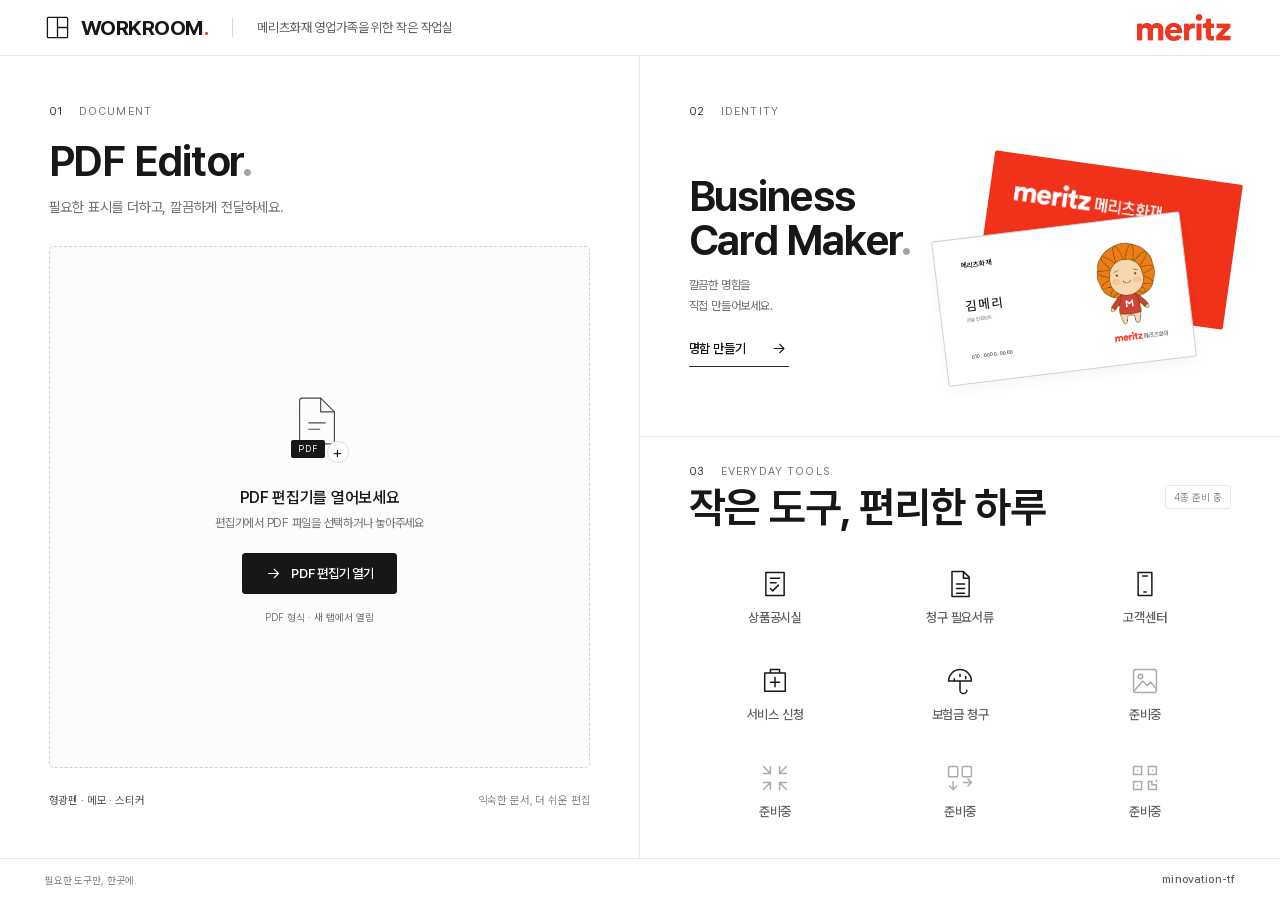
==== commit cdc5eab2: "Show Kim Merry and the original Merry character on the home card" ====
--- a/index.html
+++ b/index.html
@@ -8,7 +8,7 @@
   <title>WORKROOM — PDF & 명함</title>
   <link rel="icon" href="data:image/svg+xml,%3Csvg xmlns='http://www.w3.org/2000/svg' viewBox='0 0 32 32'%3E%3Crect width='32' height='32' rx='6' fill='%23171717'/%3E%3Cpath d='M8 9v14h16V9H8Zm8 0v14m0-7h8' stroke='white' fill='none' stroke-width='1.5'/%3E%3C/svg%3E">
   <link rel="preload" href="assets/fonts/WorkroomSans.woff2" as="font" type="font/woff2" crossorigin>
-  <link rel="stylesheet" href="assets/home.css">
+  <link rel="stylesheet" href="assets/home.css?v=20261016-merry">
   <script src="assets/home-config.js" defer></script>
   <script src="assets/home.js" defer></script>
 </head>
@@ -82,11 +82,12 @@
               명함 만들기 <svg class="icon" aria-hidden="true"><use href="#icon-arrow"/></svg>
             </a>
           </div>
-          <div class="card-preview" aria-label="김미노의 메리츠 명함 앞면과 뒷면 예시" role="img">
+          <div class="card-preview" aria-label="걱정인형 메리가 함께 있는 김메리의 메리츠 명함 앞면과 뒷면 예시" role="img">
             <div class="business-card card-back"><img src="assets/meritz-ci.png" alt=""></div>
             <div class="business-card card-front">
               <span class="card-brand">메리츠화재</span>
-              <div class="card-person"><strong>김미노</strong><span>금융 컨설턴트</span></div>
+              <div class="card-person"><strong>김메리</strong><span>금융 컨설턴트</span></div>
+              <img class="card-merry" src="assets/merry.png" alt="" width="1305" height="1800">
               <div class="card-bottom"><span>010. 0000. 0000</span><img class="card-ci" src="assets/meritz-ci.png" alt=""></div>
             </div>
           </div>
--- a/assets/home.css
+++ b/assets/home.css
@@ -81,6 +81,7 @@
 .card-person { display: flex; flex-direction: column; gap: 3px; }
 .card-person strong { font-size: 13px; letter-spacing: 2px; font-weight: 500; }
 .card-person > span { font-size: 5px; color: #777; }
+.card-merry { position: absolute; right: 11%; top: 15%; width: 26%; height: 59%; object-fit: contain; }
 .card-bottom { display: flex; align-items: end; justify-content: space-between; font-family: var(--font); font-size: 5px; letter-spacing: .4px; }
 .card-ci { width: 27%; height: auto; }
 .tools-panel { padding: 28px clamp(32px, 3.8vw, 64px) 25px; display: flex; flex-direction: column; }
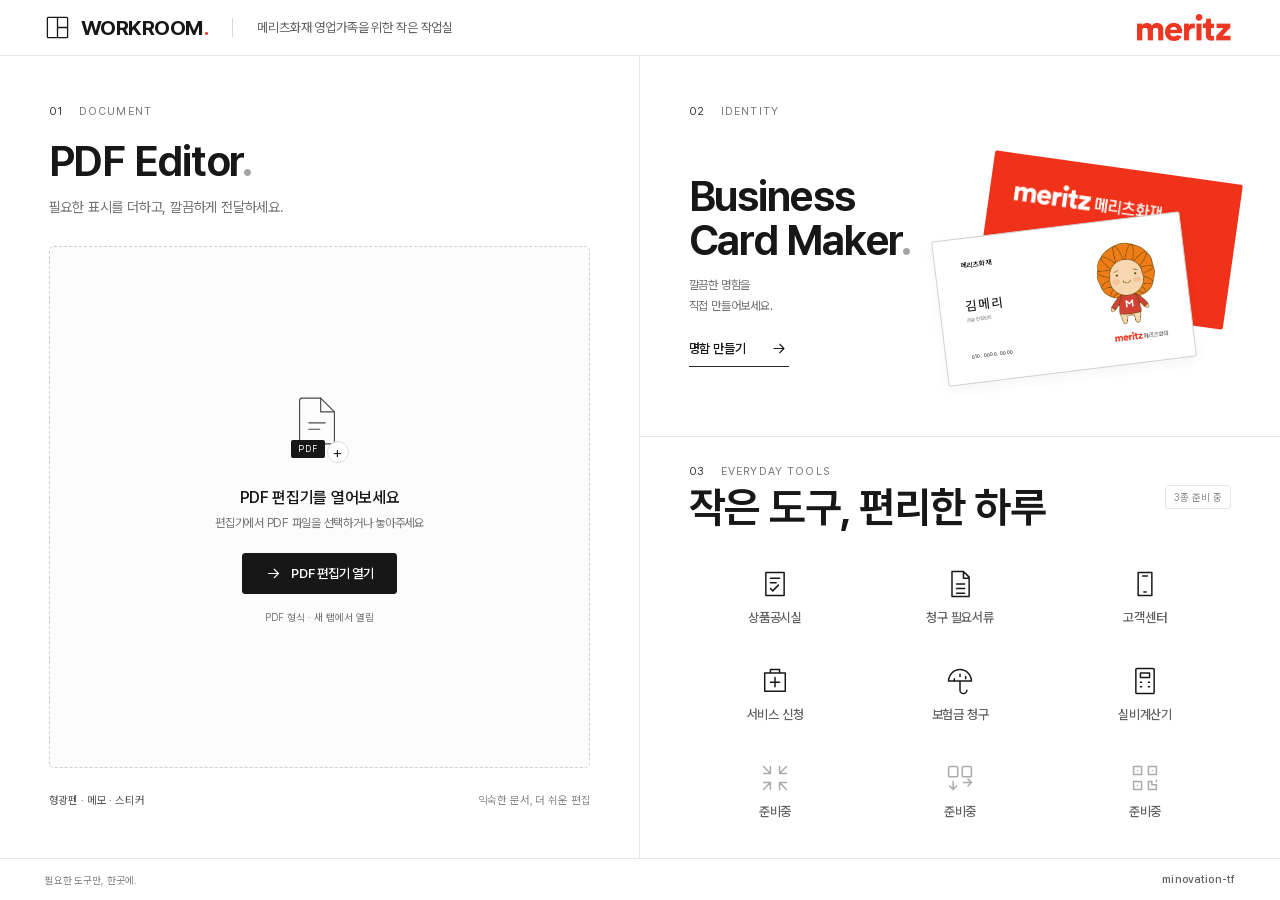
==== commit e1c8affe: "Add a validated basic medical expense calculator to Workroom" ====
--- a/index.html
+++ b/index.html
@@ -31,6 +31,7 @@
     <symbol id="icon-download" viewBox="0 0 24 24"><path d="M12 3v12m-5-5 5 5 5-5M4 18v3h16v-3"/></symbol>
     <symbol id="icon-care" viewBox="0 0 28 28"><path d="M5 15a9 9 0 1 1 18 0v6H5zM5 16H3v5h4m16-5h2v5h-4m-10-1a3 3 0 0 0 6 0v-2h-6z"/></symbol>
     <symbol id="icon-health" viewBox="0 0 28 28"><path d="M4 5h20v18H4zM14 9v10m-5-5h10"/></symbol>
+    <symbol id="icon-calculator" viewBox="0 0 28 28"><rect x="6" y="3" width="16" height="22" rx="1"/><path d="M10 7h8v4h-8zM10 15h1m6 0h1m-8 4h1m6 0h1"/></symbol>
   </svg>
 
   <header class="site-header">
@@ -97,7 +98,7 @@
       <section class="tools-panel" aria-labelledby="tools-title">
         <div class="tools-heading">
           <div><p class="section-index"><span>03</span> EVERYDAY TOOLS</p><h2 id="tools-title">작은 도구, 편리한 하루</h2></div>
-          <span class="coming-soon">4종 준비 중</span>
+          <span class="coming-soon">3종 준비 중</span>
         </div>
         <div class="tool-grid" aria-label="업무 도구">
           <a class="tool" href="https://www.meritzfire.com/disclosure/product-announcement/product-list.do#!/" target="_blank" rel="noopener noreferrer"><svg aria-hidden="true"><use href="#icon-disclosure"/></svg><span>상품공시실</span></a>
@@ -105,7 +106,7 @@
           <button class="tool" type="button" data-modal-open="customer-modal"><svg aria-hidden="true"><use href="#icon-phone"/></svg><span>고객센터</span></button>
           <button class="tool" type="button" data-modal-open="service-modal"><svg aria-hidden="true"><use href="#icon-service"/></svg><span>서비스 신청</span></button>
           <button class="tool" type="button" data-modal-open="claim-modal"><svg aria-hidden="true"><use href="#icon-insurance"/></svg><span>보험금 청구</span></button>
-          <button class="tool tool-pending" type="button" disabled><svg aria-hidden="true"><use href="#icon-image"/></svg><span>준비중</span></button>
+          <a class="tool" id="open-silson" href="silson-calculator.html" target="_blank" rel="noopener noreferrer" aria-label="실비계산기 열기 (새 탭)"><svg aria-hidden="true"><use href="#icon-calculator"/></svg><span>실비계산기</span></a>
           <button class="tool tool-pending" type="button" disabled><svg aria-hidden="true"><use href="#icon-compress"/></svg><span>준비중</span></button>
           <button class="tool tool-pending" type="button" disabled><svg aria-hidden="true"><use href="#icon-pages"/></svg><span>준비중</span></button>
           <button class="tool tool-pending" type="button" disabled><svg aria-hidden="true"><use href="#icon-qr"/></svg><span>준비중</span></button>
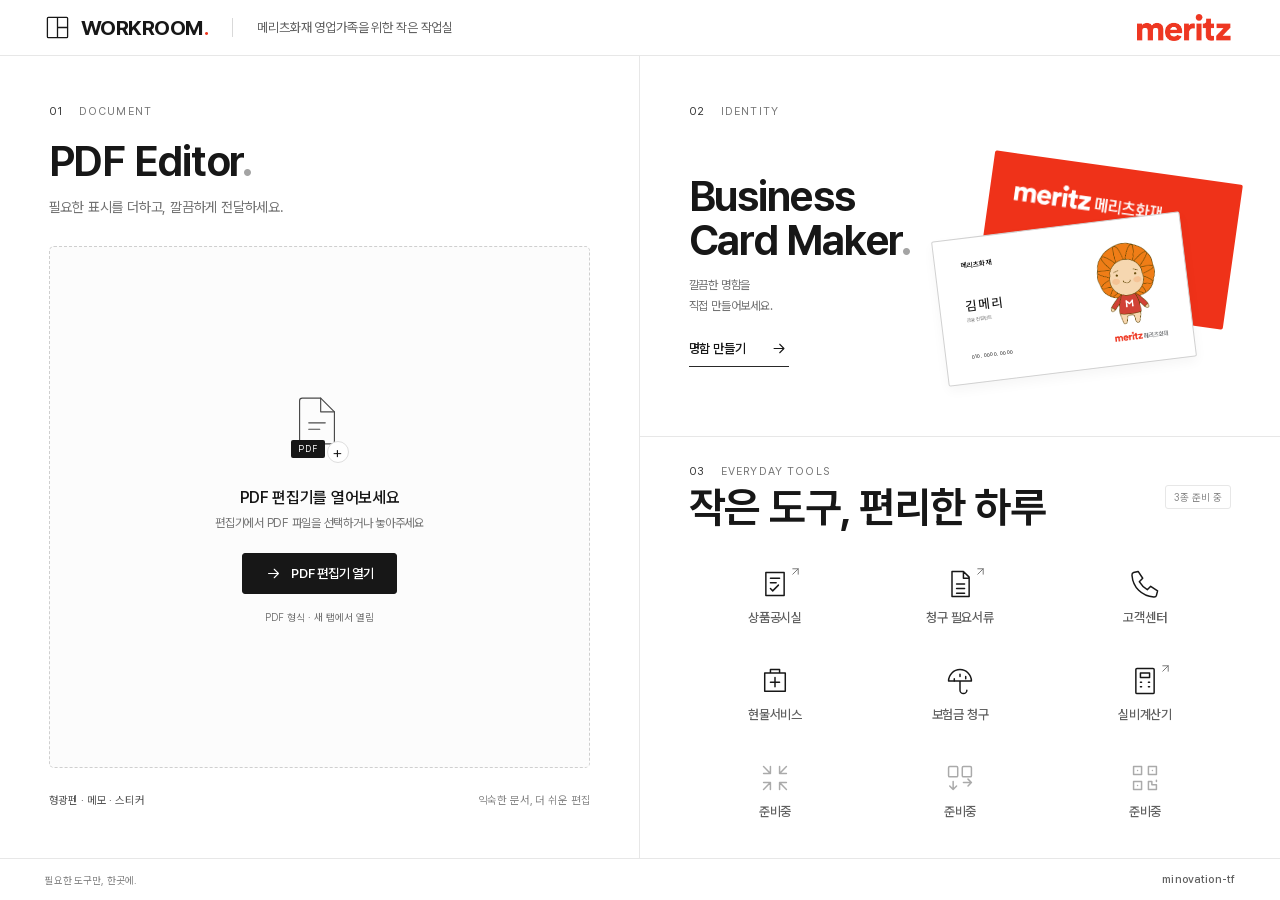
==== commit 486953de: "Constrain homepage width and improve ARS guidance and copy feedback" ====
--- a/index.html
+++ b/index.html
@@ -8,12 +8,13 @@
   <title>WORKROOM — PDF & 명함</title>
   <link rel="icon" href="data:image/svg+xml,%3Csvg xmlns='http://www.w3.org/2000/svg' viewBox='0 0 32 32'%3E%3Crect width='32' height='32' rx='6' fill='%23171717'/%3E%3Cpath d='M8 9v14h16V9H8Zm8 0v14m0-7h8' stroke='white' fill='none' stroke-width='1.5'/%3E%3C/svg%3E">
   <link rel="preload" href="assets/fonts/WorkroomSans.woff2" as="font" type="font/woff2" crossorigin>
-  <link rel="stylesheet" href="assets/home.css?v=20261016-merry">
+  <link rel="stylesheet" href="assets/home.css?v=20261016-home-ars">
   <script src="assets/home-config.js" defer></script>
-  <script src="assets/home.js" defer></script>
+  <script src="assets/home.js?v=20261016-home-ars" defer></script>
 </head>
 <body>
   <svg class="icon-library" xmlns="http://www.w3.org/2000/svg" aria-hidden="true">
+    <symbol id="icon-external" viewBox="0 0 24 24"><path d="M7 17 17 7M7 7h10v10"/></symbol>
     <symbol id="icon-arrow" viewBox="0 0 24 24"><path d="M5 12h14m-6-6 6 6-6 6"/></symbol>
     <symbol id="icon-file" viewBox="0 0 48 56"><path d="M28 3H8a3 3 0 0 0-3 3v44a3 3 0 0 0 3 3h32a3 3 0 0 0 3-3V18L28 3Z"/><path d="M28 3v15h15M15 30h18M15 37h12"/></symbol>
     <symbol id="icon-upload" viewBox="0 0 24 24"><path d="M12 16V4m-4 4 4-4 4 4M5 16v4h14v-4"/></symbol>
@@ -23,7 +24,7 @@
     <symbol id="icon-pages" viewBox="0 0 28 28"><rect x="4" y="4" width="8" height="9" rx="1"/><rect x="16" y="4" width="8" height="9" rx="1"/><path d="M8 17v7m-3-3 3 3 3-3m6-3h7m-3-3 3 3-3 3"/></symbol>
     <symbol id="icon-disclosure" viewBox="0 0 28 28"><path d="M6 4h16v20H6zM10 9h8m-8 4h5m-5 5 2 2 5-5"/></symbol>
     <symbol id="icon-claim-docs" viewBox="0 0 28 28"><path d="M7 3h10l5 5v17H7zM17 3v6h5M11 14h7m-7 4h7m-7 4h7"/></symbol>
-    <symbol id="icon-phone" viewBox="0 0 28 28"><path d="M8 4h12v20H8zM12 7h4m-3 14h2"/></symbol>
+    <symbol id="icon-phone" viewBox="0 0 28 28"><path d="m8 3 4 6-3 3a20 20 0 0 0 7 7l3-3 6 4-1 4c-.3 1-1.2 1.5-2.3 1.4C11 24.5 3.5 17 2.6 6.3 2.5 5.2 3 4.3 4 4l4-1Z"/></symbol>
     <symbol id="icon-service" viewBox="0 0 28 28"><path d="M5 7h18v16H5zM10 7V4h8v3m-4 4v8m-4-4h8"/></symbol>
     <symbol id="icon-insurance" viewBox="0 0 28 28"><path d="M4 14a10 10 0 0 1 20 0H4Zm10 0v8a3 3 0 0 0 6 0"/><path d="M14 8v2m-5 2v2m10-4v2"/></symbol>
     <symbol id="icon-copy" viewBox="0 0 24 24"><rect x="8" y="8" width="12" height="12" rx="2"/><path d="M16 8V5a1 1 0 0 0-1-1H5a1 1 0 0 0-1 1v10a1 1 0 0 0 1 1h3"/></symbol>
@@ -101,12 +102,12 @@
           <span class="coming-soon">3종 준비 중</span>
         </div>
         <div class="tool-grid" aria-label="업무 도구">
-          <a class="tool" href="https://www.meritzfire.com/disclosure/product-announcement/product-list.do#!/" target="_blank" rel="noopener noreferrer"><svg aria-hidden="true"><use href="#icon-disclosure"/></svg><span>상품공시실</span></a>
-          <a class="tool" href="https://www.meritzfire.com/compensation/longterm-insurance/request-document.do#!/" target="_blank" rel="noopener noreferrer"><svg aria-hidden="true"><use href="#icon-claim-docs"/></svg><span>청구 필요서류</span></a>
+          <a class="tool" href="https://www.meritzfire.com/disclosure/product-announcement/product-list.do#!/" target="_blank" rel="noopener noreferrer" aria-label="상품공시실 (새 탭)"><span class="tool-symbol" aria-hidden="true"><svg><use href="#icon-disclosure"/></svg><svg class="external-mark"><use href="#icon-external"/></svg></span><span>상품공시실</span></a>
+          <a class="tool" href="https://www.meritzfire.com/compensation/longterm-insurance/request-document.do#!/" target="_blank" rel="noopener noreferrer" aria-label="청구 필요서류 (새 탭)"><span class="tool-symbol" aria-hidden="true"><svg><use href="#icon-claim-docs"/></svg><svg class="external-mark"><use href="#icon-external"/></svg></span><span>청구 필요서류</span></a>
           <button class="tool" type="button" data-modal-open="customer-modal"><svg aria-hidden="true"><use href="#icon-phone"/></svg><span>고객센터</span></button>
-          <button class="tool" type="button" data-modal-open="service-modal"><svg aria-hidden="true"><use href="#icon-service"/></svg><span>서비스 신청</span></button>
+          <button class="tool" type="button" data-modal-open="service-modal"><svg aria-hidden="true"><use href="#icon-service"/></svg><span>현물서비스</span></button>
           <button class="tool" type="button" data-modal-open="claim-modal"><svg aria-hidden="true"><use href="#icon-insurance"/></svg><span>보험금 청구</span></button>
-          <a class="tool" id="open-silson" href="silson-calculator.html" target="_blank" rel="noopener noreferrer" aria-label="실비계산기 열기 (새 탭)"><svg aria-hidden="true"><use href="#icon-calculator"/></svg><span>실비계산기</span></a>
+          <a class="tool" id="open-silson" href="silson-calculator.html" target="_blank" rel="noopener noreferrer" aria-label="실비계산기 열기 (새 탭)"><span class="tool-symbol" aria-hidden="true"><svg><use href="#icon-calculator"/></svg><svg class="external-mark"><use href="#icon-external"/></svg></span><span>실비계산기</span></a>
           <button class="tool tool-pending" type="button" disabled><svg aria-hidden="true"><use href="#icon-compress"/></svg><span>준비중</span></button>
           <button class="tool tool-pending" type="button" disabled><svg aria-hidden="true"><use href="#icon-pages"/></svg><span>준비중</span></button>
           <button class="tool tool-pending" type="button" disabled><svg aria-hidden="true"><use href="#icon-qr"/></svg><span>준비중</span></button>
@@ -138,9 +139,10 @@
 
   <dialog class="modal ars-modal voice-ars" id="voice-ars-modal" aria-labelledby="voice-ars-title">
     <div class="modal-header"><div><p class="modal-eyebrow">MERITZ FIRE · ARS GUIDE</p><h2 id="voice-ars-title" tabindex="-1" autofocus>음성 ARS</h2></div><button class="modal-close" type="button" data-modal-close aria-label="고객센터로 돌아가기"><svg class="icon" aria-hidden="true"><use href="#icon-close"/></svg></button></div>
+    <div class="modal-feedback" role="status" aria-live="polite" aria-atomic="true" hidden></div>
     <div class="modal-body">
       <div class="ars-context"><a href="tel:15667711">1566-7711</a><span>메리츠화재 고객센터</span></div>
-      <p class="modal-intro">번호별 메뉴를 눌러 하위 안내를 확인하세요.</p>
+      <p class="modal-intro">번호별 메뉴를 펼친 뒤 원하는 업무를 선택하세요. 전화번호와 누를 번호 순서를 복사해 보낼 수 있습니다.</p>
       <div class="ars-menu" aria-label="음성 ARS 번호별 메뉴">
         <div class="ars-menu-item ars-menu-row" data-ars-key="1"><span class="ars-key">1</span><span class="ars-menu-title">자동차 사고접수</span></div>
         <div class="ars-menu-item ars-menu-row" data-ars-key="2"><span class="ars-key">2</span><span class="ars-menu-title">자동차고장 긴급출동</span></div>
@@ -154,14 +156,21 @@
       </div>
       <button class="ars-back" type="button" data-modal-close>← 고객센터로 돌아가기</button>
     </div>
+    <section class="ars-selection" aria-labelledby="ars-selection-title">
+      <div class="ars-selection-heading"><h3 id="ars-selection-title">고객에게 보낼 진행 순서</h3><button class="ars-guide-copy" id="copy-ars-guide" type="button" data-copy="" hidden><svg class="icon" aria-hidden="true"><use href="#icon-copy"/></svg>진행 순서 복사</button></div>
+      <p id="ars-selected-guide" aria-live="polite">위에서 원하는 업무를 선택하면 안내 문구가 여기에 표시됩니다.</p>
+    </section>
   </dialog>
 
   <dialog class="modal ars-modal digital-ars" id="digital-ars-modal" aria-labelledby="digital-ars-title">
     <div class="modal-header"><div><p class="modal-eyebrow">MERITZ FIRE · ARS GUIDE</p><h2 id="digital-ars-title" tabindex="-1" autofocus>디지털 ARS</h2></div><button class="modal-close" type="button" data-modal-close aria-label="고객센터로 돌아가기"><svg class="icon" aria-hidden="true"><use href="#icon-close"/></svg></button></div>
+    <div class="modal-feedback" role="status" aria-live="polite" aria-atomic="true" hidden></div>
     <div class="modal-body">
       <div class="ars-context"><a href="tel:15667711">1566-7711</a><span>메리츠화재 고객센터</span></div>
-      <p class="modal-intro">화면 메뉴를 눌러 이용할 수 있는 서비스를 확인하세요.</p>
-      <details class="ars-screen"><summary>디지털 ARS 화면 보기</summary><img src="assets/ars/digital-ars.png" width="762" height="1536" loading="lazy" alt="메리츠화재 디지털 ARS 화면 예시. 사고접수, 고장출동과 계약조회 등 서비스 메뉴가 표시되어 있습니다."></details>
+      <p class="modal-intro">이미지의 번호와 같은 서비스 안내를 옆에서 확인하세요. +가 있는 메뉴를 누르면 세부 서비스가 펼쳐집니다.</p>
+      <div class="digital-guide">
+        <figure class="ars-screen"><div class="ars-screen-map"><img src="assets/ars/digital-ars.png" width="762" height="1536" alt="메리츠화재 디지털 ARS 화면 예시. 옆의 번호별 목록에서 각 메뉴의 서비스를 확인할 수 있습니다."><div class="ars-screen-markers" aria-hidden="true"><span style="--x:12%;--y:19%">1</span><span style="--x:56%;--y:19%">2</span><span style="--x:12%;--y:27.5%">3</span><span style="--x:39%;--y:27.5%">4</span><span style="--x:66%;--y:27.5%">5</span><span style="--x:12%;--y:41.5%">6</span><span style="--x:39%;--y:41.5%">7</span><span style="--x:66%;--y:41.5%">8</span><span style="--x:12%;--y:55.5%">9</span><span style="--x:39%;--y:55.5%">10</span><span style="--x:66%;--y:55.5%">11</span><span style="--x:12%;--y:71.5%">12</span><span style="--x:39%;--y:71.5%">13</span><span style="--x:66%;--y:71.5%">14</span></div></div><figcaption>번호는 화면 설명용이며, 전화 단축번호가 아닙니다.</figcaption></figure>
+        <div class="digital-services"><h3 class="digital-services-title">화면 속 번호별 서비스</h3>
       <div class="ars-menu" aria-label="디지털 ARS 화면 메뉴">
         <div class="ars-menu-item ars-menu-row" data-ars-key="1"><span class="ars-key">1</span><span class="ars-menu-title">자동차 사고접수</span></div>
         <div class="ars-menu-item ars-menu-row" data-ars-key="2"><span class="ars-key">2</span><span class="ars-menu-title">자동차 고장출동</span></div>
@@ -181,12 +190,14 @@
         <div class="ars-menu-item ars-menu-row" data-ars-key="13"><span class="ars-key">13</span><span class="ars-menu-title">계약 해지/변경 서류 안내</span></div>
         <div class="ars-menu-item ars-menu-row" data-ars-key="14"><span class="ars-key">14</span><span class="ars-menu-title">신규 보험 가입 문의</span></div>
       </div>
+        </div>
+      </div>
       <button class="ars-back" type="button" data-modal-close>← 고객센터로 돌아가기</button>
     </div>
   </dialog>
 
   <dialog class="modal service-modal" id="service-modal" aria-labelledby="service-title">
-    <div class="modal-header"><div><p class="modal-eyebrow">MERITZ FIRE</p><h2 id="service-title">서비스 신청</h2></div><button class="modal-close" type="button" data-modal-close aria-label="팝업 닫기"><svg class="icon" aria-hidden="true"><use href="#icon-close"/></svg></button></div>
+    <div class="modal-header"><div><p class="modal-eyebrow">MERITZ FIRE</p><h2 id="service-title">현물서비스</h2></div><button class="modal-close" type="button" data-modal-close aria-label="팝업 닫기"><svg class="icon" aria-hidden="true"><use href="#icon-close"/></svg></button></div>
     <div class="modal-feedback" role="status" aria-live="polite" hidden></div>
     <div class="modal-body"><p class="modal-intro">필요한 서비스를 선택해 신청 페이지로 이동하세요.</p><div class="service-grid">
       <a class="service-tile" href="https://www.meritzfire.com/compensation/caregiver-service/request.do#!/" target="_blank" rel="noopener noreferrer"><svg><use href="#icon-care"/></svg><span>간병인 지원 서비스</span><span class="service-arrow" aria-hidden="true">↗</span></a>
--- a/assets/home.css
+++ b/assets/home.css
@@ -18,8 +18,8 @@
   --font: "Workroom Sans", "Pretendard Variable", "Pretendard", -apple-system, BlinkMacSystemFont, "Segoe UI", "Apple SD Gothic Neo", "Malgun Gothic", "맑은 고딕", sans-serif;
 }
 * { box-sizing: border-box; }
-html { background: #fff; }
-body { margin: 0; min-height: 100vh; min-height: 100svh; display: flex; flex-direction: column; color: var(--ink); font-family: var(--font); -webkit-font-smoothing: antialiased; }
+html { background: #f7f7f5; }
+body { width: 100%; max-width: 1440px; margin: 0 auto; background: #fff; min-height: 100vh; min-height: 100svh; display: flex; flex-direction: column; color: var(--ink); font-family: var(--font); -webkit-font-smoothing: antialiased; }
 button, input { font: inherit; }
 button { color: inherit; cursor: pointer; }
 button:focus-visible { outline: 2px solid var(--accent-strong); outline-offset: 5px; }
@@ -27,7 +27,7 @@
 svg { fill: none; stroke: currentColor; stroke-width: 1.5; stroke-linecap: round; stroke-linejoin: round; }
 .icon-library { position: absolute; width: 0; height: 0; overflow: hidden; }
 .visually-hidden { position: absolute; width: 1px; height: 1px; padding: 0; overflow: hidden; clip: rect(0, 0, 0, 0); white-space: nowrap; border: 0; }
-.site-header { min-height: 56px; padding: 0 3.5vw; border-bottom: 1px solid var(--line); display: flex; align-items: center; gap: 24px; }
+.site-header { min-height: 56px; padding: 0 min(3.5vw, 50.4px); border-bottom: 1px solid var(--line); display: flex; align-items: center; gap: 24px; }
 .brand { display: flex; flex-shrink: 0; align-items: center; gap: 11px; font-size: 21px; font-weight: 700; letter-spacing: -.5px; }
 .brand-mark { width: 25px; height: 25px; stroke-width: 1.35; }
 .brand-period { margin-left: 1px; color: var(--accent); }
@@ -36,7 +36,7 @@
 .meritz-ci { margin-left: auto; display: block; flex-shrink: 0; width: 98px; height: 27px; overflow: hidden; }
 .meritz-ci img { display: block; width: auto; max-width: none; height: 27px; }
 .workspace { flex: 1; display: grid; grid-template-columns: minmax(0, 1fr) minmax(0, 1fr); min-height: 620px; }
-.pdf-panel { display: flex; flex-direction: column; padding: clamp(36px, 3.8vw, 56px) clamp(32px, 3.8vw, 64px); border-right: 1px solid var(--line); }
+.pdf-panel { display: flex; flex-direction: column; padding: clamp(36px, 3.8vw, 54.72px) clamp(32px, 3.8vw, 54.72px); border-right: 1px solid var(--line); }
 .section-index { display: flex; align-items: center; gap: 16px; font-family: var(--font); font-size: 11px; letter-spacing: 1.15px; line-height: 14px; color: var(--muted); }
 .section-index > span { color: #353535; letter-spacing: .6px; }
 .pdf-intro { margin-top: 21px; }
@@ -64,7 +64,7 @@
 .panel-footnote { margin-top: 25px; display: flex; justify-content: space-between; gap: 16px; font-size: 11px; color: #555; letter-spacing: -.15px; line-height: 1.5; }
 .muted { color: #888; }
 .right-panel { display: grid; grid-template-rows: minmax(280px, .95fr) minmax(320px, 1.05fr); }
-.business-panel { padding: clamp(36px, 3.8vw, 56px) clamp(32px, 3.8vw, 64px) 30px; display: flex; flex-direction: column; border-bottom: 1px solid var(--line); }
+.business-panel { padding: clamp(36px, 3.8vw, 54.72px) clamp(32px, 3.8vw, 54.72px) 30px; display: flex; flex-direction: column; border-bottom: 1px solid var(--line); }
 .business-content { flex: 1; display: grid; grid-template-columns: minmax(0, .94fr) minmax(0, 1.06fr); gap: 18px; align-items: center; margin-top: 18px; }
 .business-copy h2 { white-space: nowrap; }
 .business-copy .section-description { margin-top: 12px; font-size: 12px; }
@@ -84,7 +84,7 @@
 .card-merry { position: absolute; right: 11%; top: 15%; width: 26%; height: 59%; object-fit: contain; }
 .card-bottom { display: flex; align-items: end; justify-content: space-between; font-family: var(--font); font-size: 5px; letter-spacing: .4px; }
 .card-ci { width: 27%; height: auto; }
-.tools-panel { padding: 28px clamp(32px, 3.8vw, 64px) 25px; display: flex; flex-direction: column; }
+.tools-panel { padding: 28px clamp(32px, 3.8vw, 54.72px) 25px; display: flex; flex-direction: column; }
 .tools-heading { display: flex; align-items: center; justify-content: space-between; gap: 16px; }
 .tools-heading h2 { margin-top: 7px; }
 .coming-soon { flex-shrink: 0; font-size: 10px; color: #888; padding: 5px 8px; border: 1px solid var(--line); border-radius: 3px; }
@@ -100,7 +100,7 @@
 .tool-pending > span { color: #888; }
 .tool svg { width: 32px; height: 32px; stroke-width: 1.3; flex-shrink: 0; transition: color .16s; }
 .tool > span { font-size: 13px; font-weight: 500; color: #606060; letter-spacing: -.2px; transition: color .16s; }
-.site-footer { min-height: 42px; padding: 11px 3.5vw; border-top: 1px solid var(--line); display: flex; align-items: center; justify-content: space-between; gap: 20px; font-size: 10px; color: #888; letter-spacing: -.1px; }
+.site-footer { min-height: 42px; padding: 11px min(3.5vw, 50.4px); border-top: 1px solid var(--line); display: flex; align-items: center; justify-content: space-between; gap: 20px; font-size: 10px; color: #888; letter-spacing: -.1px; }
 .site-footer > span:last-child { font-family: var(--font); font-size: 11px; font-weight: 500; color: #606060; letter-spacing: .15px; }
 .home-visits { display: flex; align-items: center; gap: 10px; color: #767676; font-size: 10px; font-variant-numeric: tabular-nums; }
 .home-visits[hidden] { display: none; }
@@ -110,7 +110,7 @@
 .modal-header { position: sticky; top: 0; z-index: 1; min-height: 82px; padding: 17px 26px; display: flex; align-items: center; justify-content: space-between; gap: 18px; border-bottom: 1px solid var(--line); background: #fff; }
 .modal-eyebrow { color: var(--muted); font-size: 9px; letter-spacing: 1.2px; }
 .modal-header h2 { margin-top: 4px; font-size: 23px; line-height: 1.2; font-weight: 650; letter-spacing: -.7px; }
-.modal-feedback { position: sticky; top: 82px; z-index: 2; margin: 0; padding: 9px 14px; background: var(--ink); color: #fff; font-size: 11px; line-height: 1.45; }
+.modal-feedback { position: fixed; left: 50%; top: auto; bottom: max(24px, env(safe-area-inset-bottom)); transform: translateX(-50%); z-index: 10; width: max-content; max-width: calc(100vw - 40px); margin: 0; padding: 12px 18px; border-radius: 8px; background: var(--ink); color: #fff; box-shadow: 0 8px 28px #00000026; font-size: 12px; line-height: 1.6; text-align: center; pointer-events: none; }
 .modal-feedback[hidden] { display: none; }
 .modal-close, .icon-copy { flex-shrink: 0; width: 36px; height: 36px; display: inline-grid; place-items: center; border: 1px solid var(--line); border-radius: 3px; background: #fff; color: #333; }
 .modal-close:hover, .icon-copy:hover, .modal-close:focus-visible, .icon-copy:focus-visible { border-color: var(--accent); color: var(--accent-strong); background: var(--accent-wash); }
@@ -263,7 +263,7 @@
   .site-footer > span:last-child { font-size: 10px; }
   .modal { width: calc(100vw - 20px); max-height: 92svh; }
   .modal-header { min-height: 72px; padding: 13px 17px; }
-  .modal-feedback { top: 72px; }
+
   .modal-header h2 { font-size: 20px; }
   .modal-body { padding: 17px 17px 22px; }
   .customer-primary { padding: 15px; gap: 12px; }
@@ -288,3 +288,41 @@
 }
 @media (max-width: 360px) { .site-header { padding: 0 20px; } .pdf-panel, .business-panel, .tools-panel { padding-left: 22px; padding-right: 22px; } .panel-footnote .muted { display: none; } .card-brand { font-size: 4px; } .site-footer { flex-direction: column; align-items: flex-start; gap: 9px; } }
 @media (prefers-reduced-motion: reduce) { *, *::before, *::after { transition: none !important; } }
+
+/* A bounded page keeps the same proportions on wide monitors. */
+@media (min-width: 1441px) { body { border-inline: 1px solid var(--line); } }
+.tool > .tool-symbol { position: relative; display: inline-flex; width: 32px; height: 32px; flex: none; color: inherit; }
+.tool-symbol > svg:first-child { width: 100%; height: 100%; }
+.tool .external-mark { position: absolute; top: -3px; right: -11px; width: 13px; height: 13px; stroke-width: 1.8; color: #777; }
+.tool:not(:disabled):is(:hover, :focus-visible) .external-mark { color: var(--accent); }
+/* The selected ARS path stays in a fixed footer; copying never resizes the dialog. */
+.voice-ars[open] { display: grid; grid-template-rows: auto minmax(0, 1fr) auto; height: min(88svh, 820px); overflow: hidden; }
+.voice-ars .modal-header { position: relative; }
+.voice-ars > .modal-body { overflow: auto; overscroll-behavior: contain; }
+.ars-submenu > .ars-leaf-row { padding: 2px 0; display: block; }
+.ars-leaf { width: 100%; display: flex; align-items: baseline; gap: 10px; padding: 8px; border: 1px solid transparent; border-radius: 4px; color: #555; background: transparent; text-align: left; font-size: 12px; line-height: 1.75; }
+.ars-leaf:hover, .ars-leaf:focus-visible, .ars-leaf[aria-pressed="true"] { border-color: #ef321944; background: var(--accent-wash); color: var(--accent-strong); outline-offset: 0; }
+.ars-leaf-title { min-width: 0; overflow-wrap: anywhere; }
+.voice-ars button.ars-menu-row { width: 100%; border: 0; border-bottom: 1px solid var(--line); background: transparent; text-align: left; }
+.voice-ars button.ars-menu-row:hover, .voice-ars button.ars-menu-row[aria-pressed="true"] { background: var(--accent-wash); color: var(--accent-strong); }
+.ars-selection { padding: 14px 26px 17px; border-top: 1px solid var(--line); background: #fafafa; }
+.ars-selection-heading { display: flex; align-items: center; justify-content: space-between; gap: 12px; min-height: 34px; }
+.ars-selection h3 { margin: 0; font-size: 12px; font-weight: 600; }
+.ars-selection p { margin-top: 8px; font-size: 12px; line-height: 1.8; color: #555; white-space: pre-line; overflow-wrap: anywhere; }
+.ars-guide-copy { display: inline-flex; align-items: center; gap: 6px; flex: none; padding: 8px 10px; border: 1px solid #333; border-radius: 4px; color: #fff; background: #222; font-size: 11px; }
+.ars-guide-copy[hidden] { display: none; }
+.ars-guide-copy:hover, .ars-guide-copy:focus-visible { background: var(--accent-strong); border-color: var(--accent-strong); }
+.digital-ars { width: min(960px, calc(100vw - 32px)); }
+.digital-guide { display: grid; grid-template-columns: minmax(180px, 260px) minmax(0, 1fr); align-items: start; gap: 26px; }
+.digital-guide .ars-screen { position: sticky; top: 100px; margin: 0; padding: 10px; }
+.ars-screen-map { position: relative; }
+.digital-guide .ars-screen img { width: 100%; max-width: none; padding: 0; }
+.ars-screen-markers { position: absolute; inset: 0; pointer-events: none; }
+.ars-screen-markers > span { position: absolute; left: var(--x); top: var(--y); transform: translate(-50%, -50%); width: 18px; height: 18px; display: grid; place-items: center; border-radius: 50%; background: var(--accent-strong); color: #fff; box-shadow: 0 1px 4px #0002; font-size: 10px; font-weight: 650; }
+.ars-screen figcaption { padding: 9px 2px 2px; color: var(--muted); font-size: 10px; line-height: 1.7; text-align: center; }
+.digital-services { min-width: 0; }
+.digital-services-title { margin: 0 0 14px; font-size: 13px; font-weight: 600; }
+.digital-services .ars-menu-item > summary, .digital-services .ars-menu-row { min-height: 49px; }
+@media (min-width: 761px) and (max-height: 780px) { .tool > .tool-symbol { width: 28px; height: 28px; } }
+@media (max-width: 760px) { .voice-ars[open] { height: 92svh; } .ars-selection { padding: 12px 17px 16px; } .digital-ars { width: calc(100vw - 20px); } }
+@media (max-width: 620px) { .digital-guide { grid-template-columns: minmax(0, 1fr); gap: 24px; } .digital-guide .ars-screen { position: static; width: min(240px, 100%); justify-self: center; } .ars-selection-heading { flex-wrap: wrap; gap: 7px; } .ars-selection p { font-size: 11px; } }
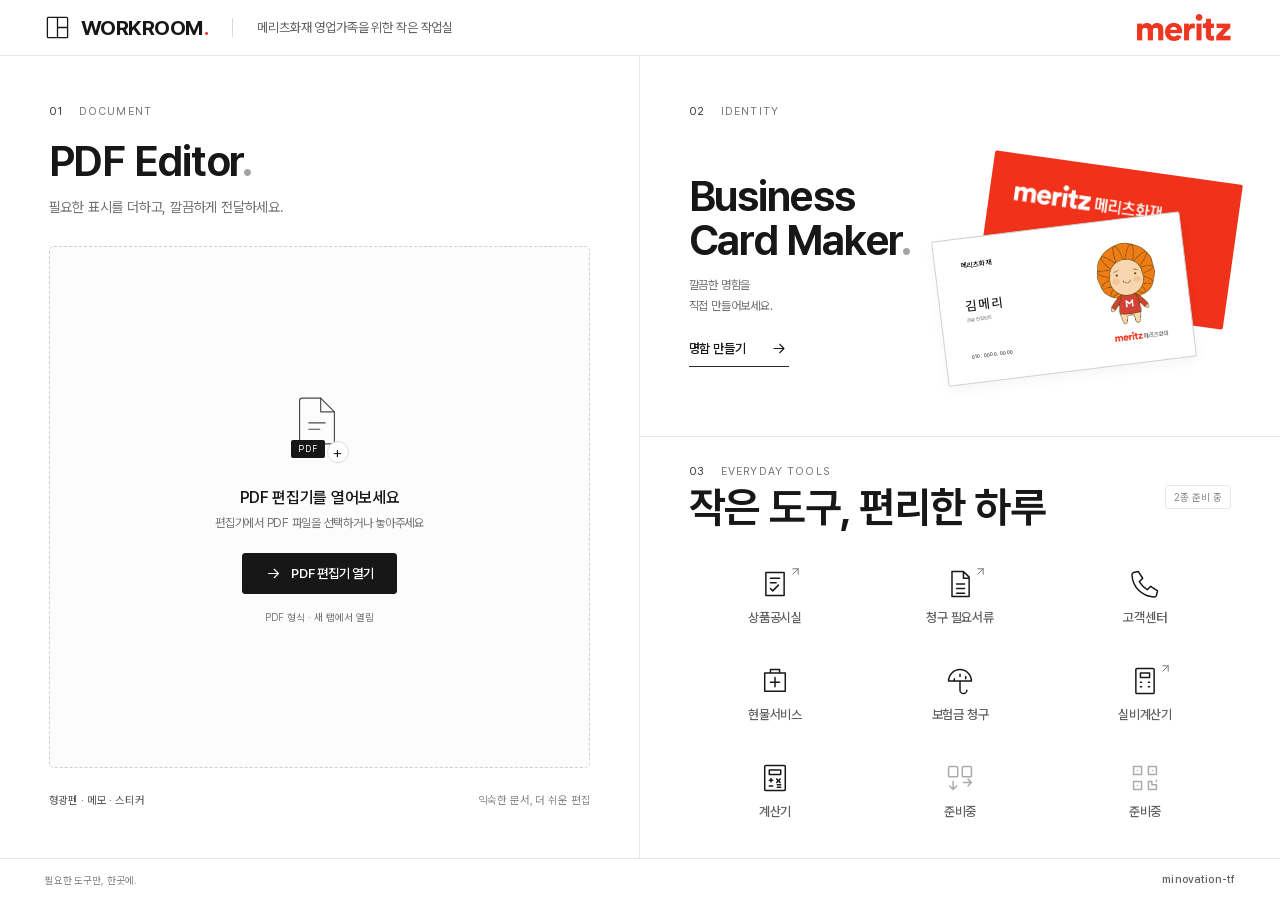
==== commit c918c1a1: "Add popup calculators for insurance age, gestation, dates and prorating" ====
--- a/index.html
+++ b/index.html
@@ -7,13 +7,17 @@
   <meta name="description" content="메리츠화재 영업가족을 위한 작은 작업실. PDF 편집과 명함 제작, 필요한 업무 도구를 한곳에서.">
   <title>WORKROOM — PDF & 명함</title>
   <link rel="icon" href="data:image/svg+xml,%3Csvg xmlns='http://www.w3.org/2000/svg' viewBox='0 0 32 32'%3E%3Crect width='32' height='32' rx='6' fill='%23171717'/%3E%3Cpath d='M8 9v14h16V9H8Zm8 0v14m0-7h8' stroke='white' fill='none' stroke-width='1.5'/%3E%3C/svg%3E">
-  <link rel="preload" href="assets/fonts/WorkroomSans.woff2" as="font" type="font/woff2" crossorigin>
-  <link rel="stylesheet" href="assets/home.css?v=20261016-home-ars">
+  <link rel="preload" href="assets/fonts/WorkroomSans.woff2?v=20261025-calculators" as="font" type="font/woff2" crossorigin>
+  <link rel="stylesheet" href="assets/home.css?v=20261025-calculators">
   <script src="assets/home-config.js" defer></script>
   <script src="assets/home.js?v=20261016-home-ars" defer></script>
+  <link rel="stylesheet" href="assets/calculators.css?v=20261025">
+  <script src="assets/calculator-core.js?v=20261025" defer></script>
+  <script src="assets/calculators.js?v=20261025" defer></script>
 </head>
 <body>
   <svg class="icon-library" xmlns="http://www.w3.org/2000/svg" aria-hidden="true">
+    <symbol id="icon-utilities" viewBox="0 0 28 28"><rect x="5" y="3" width="18" height="22" rx="1"/><path d="M9 7h10v4H9zM9 16h3m-1.5-1.5v3m5-2.5 3 3m0-3-3 3M9 21h3m4-1h3m-3 2h3"/></symbol>
     <symbol id="icon-external" viewBox="0 0 24 24"><path d="M7 17 17 7M7 7h10v10"/></symbol>
     <symbol id="icon-arrow" viewBox="0 0 24 24"><path d="M5 12h14m-6-6 6 6-6 6"/></symbol>
     <symbol id="icon-file" viewBox="0 0 48 56"><path d="M28 3H8a3 3 0 0 0-3 3v44a3 3 0 0 0 3 3h32a3 3 0 0 0 3-3V18L28 3Z"/><path d="M28 3v15h15M15 30h18M15 37h12"/></symbol>
@@ -99,7 +103,7 @@
       <section class="tools-panel" aria-labelledby="tools-title">
         <div class="tools-heading">
           <div><p class="section-index"><span>03</span> EVERYDAY TOOLS</p><h2 id="tools-title">작은 도구, 편리한 하루</h2></div>
-          <span class="coming-soon">3종 준비 중</span>
+          <span class="coming-soon">2종 준비 중</span>
         </div>
         <div class="tool-grid" aria-label="업무 도구">
           <a class="tool" href="https://www.meritzfire.com/disclosure/product-announcement/product-list.do#!/" target="_blank" rel="noopener noreferrer" aria-label="상품공시실 (새 탭)"><span class="tool-symbol" aria-hidden="true"><svg><use href="#icon-disclosure"/></svg><svg class="external-mark"><use href="#icon-external"/></svg></span><span>상품공시실</span></a>
@@ -108,13 +112,60 @@
           <button class="tool" type="button" data-modal-open="service-modal"><svg aria-hidden="true"><use href="#icon-service"/></svg><span>현물서비스</span></button>
           <button class="tool" type="button" data-modal-open="claim-modal"><svg aria-hidden="true"><use href="#icon-insurance"/></svg><span>보험금 청구</span></button>
           <a class="tool" id="open-silson" href="silson-calculator.html" target="_blank" rel="noopener noreferrer" aria-label="실비계산기 열기 (새 탭)"><span class="tool-symbol" aria-hidden="true"><svg><use href="#icon-calculator"/></svg><svg class="external-mark"><use href="#icon-external"/></svg></span><span>실비계산기</span></a>
-          <button class="tool tool-pending" type="button" disabled><svg aria-hidden="true"><use href="#icon-compress"/></svg><span>준비중</span></button>
+          <button class="tool" id="open-calculators" type="button" data-modal-open="calculator-modal" aria-haspopup="dialog"><svg aria-hidden="true"><use href="#icon-utilities"/></svg><span>계산기</span></button>
           <button class="tool tool-pending" type="button" disabled><svg aria-hidden="true"><use href="#icon-pages"/></svg><span>준비중</span></button>
           <button class="tool tool-pending" type="button" disabled><svg aria-hidden="true"><use href="#icon-qr"/></svg><span>준비중</span></button>
         </div>
       </section>
     </div>
   </main>
+
+  <dialog class="modal calculator-modal" id="calculator-modal" aria-labelledby="calculator-title">
+    <div class="modal-header"><div><p class="modal-eyebrow">EVERYDAY TOOLS</p><h2 id="calculator-title">계산기</h2></div><button class="modal-close" type="button" data-modal-close aria-label="계산기 닫기"><svg class="icon" aria-hidden="true"><use href="#icon-close"/></svg></button></div>
+    <div class="modal-feedback" role="status" aria-live="polite" hidden></div>
+    <div class="calculator-tabs" role="tablist" aria-label="계산기 종류">
+      <button id="calc-tab-age" type="button" role="tab" aria-controls="calc-panel-age" aria-selected="true" tabindex="0" data-calc-tab="age" autofocus>나이</button>
+      <button id="calc-tab-pregnancy" type="button" role="tab" aria-controls="calc-panel-pregnancy" aria-selected="false" tabindex="-1" data-calc-tab="pregnancy">임신주수</button>
+      <button id="calc-tab-dates" type="button" role="tab" aria-controls="calc-panel-dates" aria-selected="false" tabindex="-1" data-calc-tab="dates">날짜</button>
+      <button id="calc-tab-prorate" type="button" role="tab" aria-controls="calc-panel-prorate" aria-selected="false" tabindex="-1" data-calc-tab="prorate">일할계산</button>
+    </div>
+    <div class="modal-body calculator-panels">
+      <section class="calc-panel" id="calc-panel-age" role="tabpanel" aria-labelledby="calc-tab-age">
+        <p class="calc-intro">생년월일 하나로 보험나이와 현재나이, 만나이를 확인하세요.</p>
+        <form id="calc-age-form" novalidate>
+          <div class="calc-fields"><label>생년월일<input id="calc-birth" type="text" inputmode="numeric" autocomplete="off" maxlength="10" placeholder="예: 19900101" aria-describedby="calc-birth-hint"><small id="calc-birth-hint">양력 · 8자리 또는 YYYY-MM-DD</small></label><label>기준일<span class="calc-date-control"><input id="calc-age-date" type="date" data-calc-today><button type="button" data-today-for="calc-age-date">오늘</button></span></label></div>
+          <p class="calc-error" id="calc-age-error" role="alert" hidden></p>
+          <div class="calc-results calc-age-results" aria-live="polite" aria-atomic="true"><div class="calc-stat is-primary"><span>보험나이</span><strong id="calc-insurance-age">—</strong><small>신규 가입 기준</small></div><div class="calc-stat"><span>현재나이</span><strong id="calc-counting-age">—</strong><small>세는나이</small></div><div class="calc-stat"><span>만나이</span><strong id="calc-full-age">—</strong><small>생일 기준</small></div></div>
+          <p class="calc-detail" id="calc-age-detail">생년월일을 입력하면 자동으로 계산됩니다.</p>
+        </form>
+        <details class="calc-rules"><summary>나이 계산 기준</summary><p>보험나이는 기준일의 만나이에 6개월 이상의 끝수가 있으면 1세를 더합니다. 이미 가입한 계약은 계약해당일 기준으로 달라질 수 있습니다. 현재나이는 ‘기준연도 − 출생연도 + 1’인 세는나이입니다.</p><p>윤일·월말에 같은 날짜가 없으면 해당 월 말일이 끝난 다음 날부터 나이가 바뀌는 달력 기준입니다. 해당 시점의 보험나이는 청약 화면에서도 확인하세요.</p><a href="https://cmdown.meritzfire.com/manager/cm/yak/60952_20170701.pdf" target="_blank" rel="noopener noreferrer">메리츠화재 약관 · 보험나이 기준 ↗</a></details>
+      </section>
+      <section class="calc-panel" id="calc-panel-pregnancy" role="tabpanel" aria-labelledby="calc-tab-pregnancy" hidden>
+        <p class="calc-intro">병원에서 안내받은 출생예정일로 몇 주 며칠인지 확인하세요.</p>
+        <form id="calc-pregnancy-form" novalidate>
+          <div class="calc-fields"><label>출생예정일<input id="calc-due" type="date"></label><label>기준일<span class="calc-date-control"><input id="calc-pregnancy-date" type="date" data-calc-today><button type="button" data-today-for="calc-pregnancy-date">오늘</button></span></label></div>
+          <p class="calc-error" id="calc-pregnancy-error" role="alert" hidden></p>
+          <div class="calc-results" aria-live="polite" aria-atomic="true"><div class="calc-stat is-primary calc-wide"><span>임신주수</span><strong id="calc-pregnancy-weeks">—</strong><small id="calc-pregnancy-days">예정일을 입력해주세요</small></div><div class="calc-stat"><span>예정일까지</span><strong id="calc-due-countdown">—</strong><small id="calc-pregnancy-reference">기준일 기준</small></div></div>
+          <p class="calc-detail" id="calc-pregnancy-detail">출생예정일을 40주 0일로 놓고 역산합니다.</p>
+        </form>
+        <details class="calc-rules"><summary>임신주수 계산 기준</summary><p>예정일을 임신 40주 0일(280일)로 놓아 계산한 참고 주수입니다. 의료진이 정한 주수와 예정일이 우선하며, 출산 후에는 임신주수로 사용하지 않습니다. 상품별 태아보험 가입 가능 여부를 판정하는 기능은 아닙니다.</p><a href="https://www.wanju.go.kr/health/index.9is?contentUid=ff808081898ba9ba018a216a94bc0642" target="_blank" rel="noopener noreferrer">보건소 · 출산예정일 계산 기준 ↗</a></details>
+      </section>
+      <section class="calc-panel" id="calc-panel-dates" role="tabpanel" aria-labelledby="calc-tab-dates" hidden>
+        <form id="calc-dates-form" novalidate>
+          <div class="calc-section"><h3>두 날짜 사이</h3><div class="calc-fields"><label>시작일<input id="calc-range-start" type="date"></label><label>종료일<input id="calc-range-end" type="date"></label></div><label class="calc-check"><input id="calc-range-inclusive" type="checkbox">시작일도 포함하기 <span>종료일은 포함</span></label><p class="calc-error" id="calc-range-error" role="alert" hidden></p><div class="calc-inline-result" aria-live="polite"><strong id="calc-range-result">—</strong><span id="calc-range-detail"></span></div></div>
+          <div class="calc-section"><h3>며칠 후·전 날짜</h3><div class="calc-fields"><label>기준일<span class="calc-date-control"><input id="calc-offset-date" type="date" data-calc-today><button type="button" data-today-for="calc-offset-date">오늘</button></span></label><label>일수<span class="calc-offset-control"><input id="calc-offset-days" type="number" min="0" max="3000000" step="1" value="90" inputmode="numeric"><select id="calc-offset-direction" aria-label="날짜 계산 방향"><option value="after">일 후</option><option value="before">일 전</option></select></span></label></div><label class="calc-check"><input id="calc-offset-inclusive" type="checkbox">기준일을 1일째로 계산하기</label><div class="calc-presets" aria-label="빠른 일수 선택"><button type="button" data-calc-days="30">30일</button><button type="button" data-calc-days="90">90일</button><button type="button" data-calc-days="180">180일</button><button type="button" data-calc-days="365">365일</button></div><p class="calc-error" id="calc-offset-error" role="alert" hidden></p><div class="calc-inline-result" aria-live="polite"><strong id="calc-offset-result">—</strong><span id="calc-offset-detail"></span></div></div>
+        </form><p class="calc-note">달력 날짜만 계산합니다. 면책·감액기간이나 보장개시일은 해당 약관의 일수·초일 기준으로 확인하세요.</p>
+      </section>
+      <section class="calc-panel" id="calc-panel-prorate" role="tabpanel" aria-labelledby="calc-tab-prorate" hidden>
+        <p class="calc-intro">전체 기간의 금액을 선택한 기간의 일수에 비례해 나눕니다.</p>
+        <form id="calc-prorate-form" novalidate>
+          <div class="calc-fields"><label class="calc-full">전체 기간 금액<span class="calc-money"><input id="calc-prorate-amount" type="text" inputmode="numeric" autocomplete="off" placeholder="예: 365,000"><span>원</span></span></label><label>전체 기간 시작<input id="calc-whole-start" type="date"></label><label>전체 기간 종료<input id="calc-whole-end" type="date"></label><label>일할 기간 시작<input id="calc-used-start" type="date"></label><label>일할 기간 종료<input id="calc-used-end" type="date"></label><label>일수 계산<select id="calc-prorate-inclusive"><option value="exclude">시작일 제외 · 종료일 포함</option><option value="include">시작일·종료일 모두 포함</option></select></label><label>원 미만 처리<select id="calc-prorate-rounding"><option value="floor">버림</option><option value="round">반올림</option><option value="ceil">올림</option></select></label></div>
+          <p class="calc-error" id="calc-prorate-error" role="alert" hidden></p><div class="calc-results" aria-live="polite" aria-atomic="true"><div class="calc-stat is-primary calc-full"><span>일할계산 금액</span><strong id="calc-prorate-result">—</strong><small id="calc-prorate-formula">금액을 입력하면 자동으로 계산됩니다.</small></div></div><p class="calc-detail" id="calc-prorate-detail"></p>
+        </form><p class="calc-note">단순 일수 비례 계산입니다. 실제 보험료 정산·해지환급금은 약관의 단기요율 등에 따라 달라질 수 있습니다.</p>
+      </section>
+    </div>
+    <div class="calculator-footer"><div class="calculator-summary"><strong id="calculator-footer-result" aria-live="polite">결과 대기</strong><span>입력 정보는 이 창에서만 계산합니다.</span></div><button id="calculator-copy" type="button" data-copy="" disabled><svg class="icon" aria-hidden="true"><use href="#icon-copy"/></svg>결과 복사</button></div>
+  </dialog>
 
   <dialog class="modal" id="customer-modal" aria-labelledby="customer-title">
     <div class="modal-header"><div><p class="modal-eyebrow">MERITZ FIRE</p><h2 id="customer-title">고객센터</h2></div><button class="modal-close" type="button" data-modal-close aria-label="팝업 닫기"><svg class="icon" aria-hidden="true"><use href="#icon-close"/></svg></button></div>
--- a/assets/home.css
+++ b/assets/home.css
@@ -1,7 +1,7 @@
 /* Pretendard glyphs, locally subset and renamed under the SIL Open Font License. */
 @font-face {
   font-family: "Workroom Sans";
-  src: url("fonts/WorkroomSans.woff2") format("woff2");
+  src: url("fonts/WorkroomSans.woff2?v=20261025-calculators") format("woff2");
   font-weight: 100 900;
   font-style: normal;
   font-display: swap;
@@ -312,9 +312,9 @@
 .ars-guide-copy { display: inline-flex; align-items: center; gap: 6px; flex: none; padding: 8px 10px; border: 1px solid #333; border-radius: 4px; color: #fff; background: #222; font-size: 11px; }
 .ars-guide-copy[hidden] { display: none; }
 .ars-guide-copy:hover, .ars-guide-copy:focus-visible { background: var(--accent-strong); border-color: var(--accent-strong); }
-.digital-ars { width: min(960px, calc(100vw - 32px)); }
-.digital-guide { display: grid; grid-template-columns: minmax(180px, 260px) minmax(0, 1fr); align-items: start; gap: 26px; }
-.digital-guide .ars-screen { position: sticky; top: 100px; margin: 0; padding: 10px; }
+.digital-ars { width: min(1040px, calc(100vw - 32px)); }
+.digital-guide { display: grid; grid-template-columns: minmax(0, 1.1fr) minmax(0, .9fr); align-items: start; gap: 24px; }
+.digital-guide .ars-screen { position: static; width: 100%; margin: 0; padding: 0; border: 0; }
 .ars-screen-map { position: relative; }
 .digital-guide .ars-screen img { width: 100%; max-width: none; padding: 0; }
 .ars-screen-markers { position: absolute; inset: 0; pointer-events: none; }
@@ -325,4 +325,4 @@
 .digital-services .ars-menu-item > summary, .digital-services .ars-menu-row { min-height: 49px; }
 @media (min-width: 761px) and (max-height: 780px) { .tool > .tool-symbol { width: 28px; height: 28px; } }
 @media (max-width: 760px) { .voice-ars[open] { height: 92svh; } .ars-selection { padding: 12px 17px 16px; } .digital-ars { width: calc(100vw - 20px); } }
-@media (max-width: 620px) { .digital-guide { grid-template-columns: minmax(0, 1fr); gap: 24px; } .digital-guide .ars-screen { position: static; width: min(240px, 100%); justify-self: center; } .ars-selection-heading { flex-wrap: wrap; gap: 7px; } .ars-selection p { font-size: 11px; } }
+@media (max-width: 620px) { .digital-guide { grid-template-columns: minmax(0, 1fr); gap: 24px; } .ars-selection-heading { flex-wrap: wrap; gap: 7px; } .ars-selection p { font-size: 11px; } }
--- a/assets/calculators.css
+++ b/assets/calculators.css
@@ -0,0 +1,38 @@
+body:has(#calculator-modal[open]){overflow:hidden}
+.calculator-modal{width:min(720px,calc(100vw - 32px))}
+.calculator-modal[open]{display:flex;flex-direction:column;overflow:hidden}
+.calculator-modal .modal-header{flex:none;position:static}
+.calculator-modal .modal-feedback{flex:none;position:static}
+.calculator-tabs{display:grid;grid-template-columns:repeat(4,minmax(0,1fr));padding:0 26px;gap:8px;border-bottom:1px solid var(--line);flex:none}
+.calculator-tabs button{min-width:0;min-height:49px;padding:12px 5px;background:#fff;border:0;border-bottom:2px solid transparent;color:#767676;font-size:12px;white-space:nowrap}
+.calculator-tabs button[aria-selected=true]{border-bottom-color:var(--accent);color:var(--accent-strong);font-weight:600}
+.calculator-tabs button:focus-visible{outline:2px solid var(--accent-strong);outline-offset:-4px}
+.calculator-panels{overflow:auto;overscroll-behavior:contain;min-height:0;max-height:calc(88svh - 190px);padding:22px 26px 26px;scrollbar-width:thin}
+.calc-panel[hidden],.calc-error[hidden]{display:none!important}
+.calc-intro{font-size:12px;color:#767676;line-height:1.7;margin-bottom:19px}
+.calc-fields{display:grid;grid-template-columns:repeat(2,minmax(0,1fr));gap:16px}
+.calc-fields label{display:flex;flex-direction:column;gap:7px;font-size:12px;color:#454545;min-width:0;font-weight:500}
+.calc-fields small{color:#888;font-weight:400;font-size:10px;line-height:1.6}
+.calc-fields input,.calc-fields select{height:40px;width:100%;min-width:0;border:1px solid #e1e1e1;border-radius:3px;padding:8px 10px;background:#fafafa;color:#171717;font-family:var(--font);font-size:13px;line-height:1.5}
+.calc-fields input:focus,.calc-fields select:focus{border-color:#555;outline:1px solid #555;outline-offset:0;background:#fff}
+.calc-fields input[aria-invalid=true]{border-color:#cf2c18;background:#fff7f5}
+.calc-date-control{display:flex;gap:6px;align-items:center;min-width:0}.calc-date-control input{flex:1}
+.calc-date-control button,.calc-presets button{font:inherit;font-weight:400;border:1px solid var(--line);border-radius:3px;background:#fff;padding:8px 10px;white-space:nowrap;color:#626262;font-size:11px}
+.calc-date-control button{height:40px;flex:none}.calc-date-control button:hover,.calc-presets button:hover{border-color:#777;color:#171717}
+.calc-results{margin-top:22px;display:grid;grid-template-columns:repeat(2,minmax(0,1fr));gap:10px}
+.calc-age-results{grid-template-columns:repeat(3,minmax(0,1fr))}
+.calc-stat{min-width:0;border:1px solid var(--line);border-radius:3px;padding:17px 16px;background:#fff;display:flex;flex-direction:column;gap:10px}
+.calc-stat>span{font-size:11px;color:#767676}.calc-stat>strong{font-size:27px;font-weight:650;letter-spacing:-.8px;line-height:1.3;color:#171717;overflow-wrap:anywhere;font-variant-numeric:tabular-nums}.calc-stat>small{font-size:10px;line-height:1.7;color:#888}
+.calc-stat.is-primary{border-top:2px solid #171717;padding-top:16px;background:#fafafa}
+.calc-detail,.calc-note{font-size:11px;color:#767676;line-height:1.8;margin:12px 0 0;white-space:pre-line}
+.calc-error{color:#cf2c18;font-size:11px;line-height:1.7;margin:12px 0 0}
+.calc-rules{margin-top:21px;padding-top:15px;border-top:1px solid var(--line);color:#767676;font-size:11px;line-height:1.8}
+.calc-rules summary{cursor:pointer;color:#626262}.calc-rules p{margin:10px 0}.calc-rules a{font-size:10px;color:#626262;text-underline-offset:3px}
+.calc-section+.calc-section{border-top:1px solid var(--line);padding-top:22px;margin-top:22px}.calc-section h3{font-size:13px;font-weight:600;margin:0 0 15px}
+.calc-check{display:flex;align-items:center;gap:7px;font-size:11px;color:#626262;margin-top:13px;line-height:1.7;flex-wrap:wrap}.calc-check input{width:15px;height:15px;accent-color:#333;margin:0}.calc-check>span{font-size:10px;color:#999}
+.calc-inline-result{display:flex;align-items:baseline;justify-content:space-between;gap:12px;padding:14px 16px;border:1px solid var(--line);border-radius:3px;background:#fafafa;margin-top:15px;flex-wrap:wrap}.calc-inline-result strong{font-size:23px;font-weight:650;letter-spacing:-.5px;font-variant-numeric:tabular-nums}.calc-inline-result span{font-size:10px;color:#767676;line-height:1.7}
+.calc-offset-control{display:flex;gap:6px;min-width:0}.calc-offset-control input{flex:1}.calc-offset-control select{width:78px;flex:none}
+.calc-presets{display:flex;gap:6px;margin-top:12px;flex-wrap:wrap}.calc-presets button{padding:5px 12px}
+.calc-full{grid-column:1/-1}.calc-money{position:relative;display:block}.calc-money input{padding-right:32px}.calc-money>span{position:absolute;right:12px;top:12px;color:#999;font-size:11px;font-weight:400}
+.calculator-footer{display:flex;align-items:center;justify-content:space-between;gap:10px;padding:13px 26px;border-top:1px solid var(--line);flex:none}.calculator-summary{display:flex;flex-direction:column;gap:3px;min-width:0}.calculator-summary strong{font-size:16px;line-height:1.4;font-weight:600;letter-spacing:-.3px;overflow-wrap:anywhere;font-variant-numeric:tabular-nums}.calculator-summary>span{font-size:10px;color:#999;line-height:1.6}.calculator-footer button{display:flex;align-items:center;justify-content:center;gap:7px;background:#171717;color:#fff;border:1px solid #171717;border-radius:3px;padding:8px 12px;font-size:11px;white-space:nowrap}.calculator-footer button:hover:not(:disabled){background:#333}.calculator-footer button:disabled{background:#eee;color:#999;border-color:#eee;cursor:default}.calculator-footer .icon{width:14px;height:14px}
+@media(max-width:480px){.calculator-modal{width:calc(100vw - 20px);max-height:92svh}.calculator-modal .modal-header{min-height:70px;padding:14px 17px}.calculator-tabs{padding:0 14px;gap:3px}.calculator-tabs button{min-height:45px;font-size:11px}.calculator-panels{padding:19px 17px 22px;max-height:calc(92svh - 188px)}.calc-fields{grid-template-columns:minmax(0,1fr);gap:13px}.calc-age-results{gap:6px}.calc-stat{padding:13px 10px;gap:8px}.calc-stat.is-primary{padding-top:12px}.calc-stat>strong{font-size:23px}.calc-stat>span,.calc-stat>small{font-size:10px}.calc-results:not(.calc-age-results){grid-template-columns:minmax(0,1fr)}.calc-results{margin-top:18px}.calculator-footer{padding:10px 17px}.calculator-summary>span{font-size:9px;max-width:145px}.calc-inline-result{padding:12px}.calc-inline-result strong{font-size:21px}}
